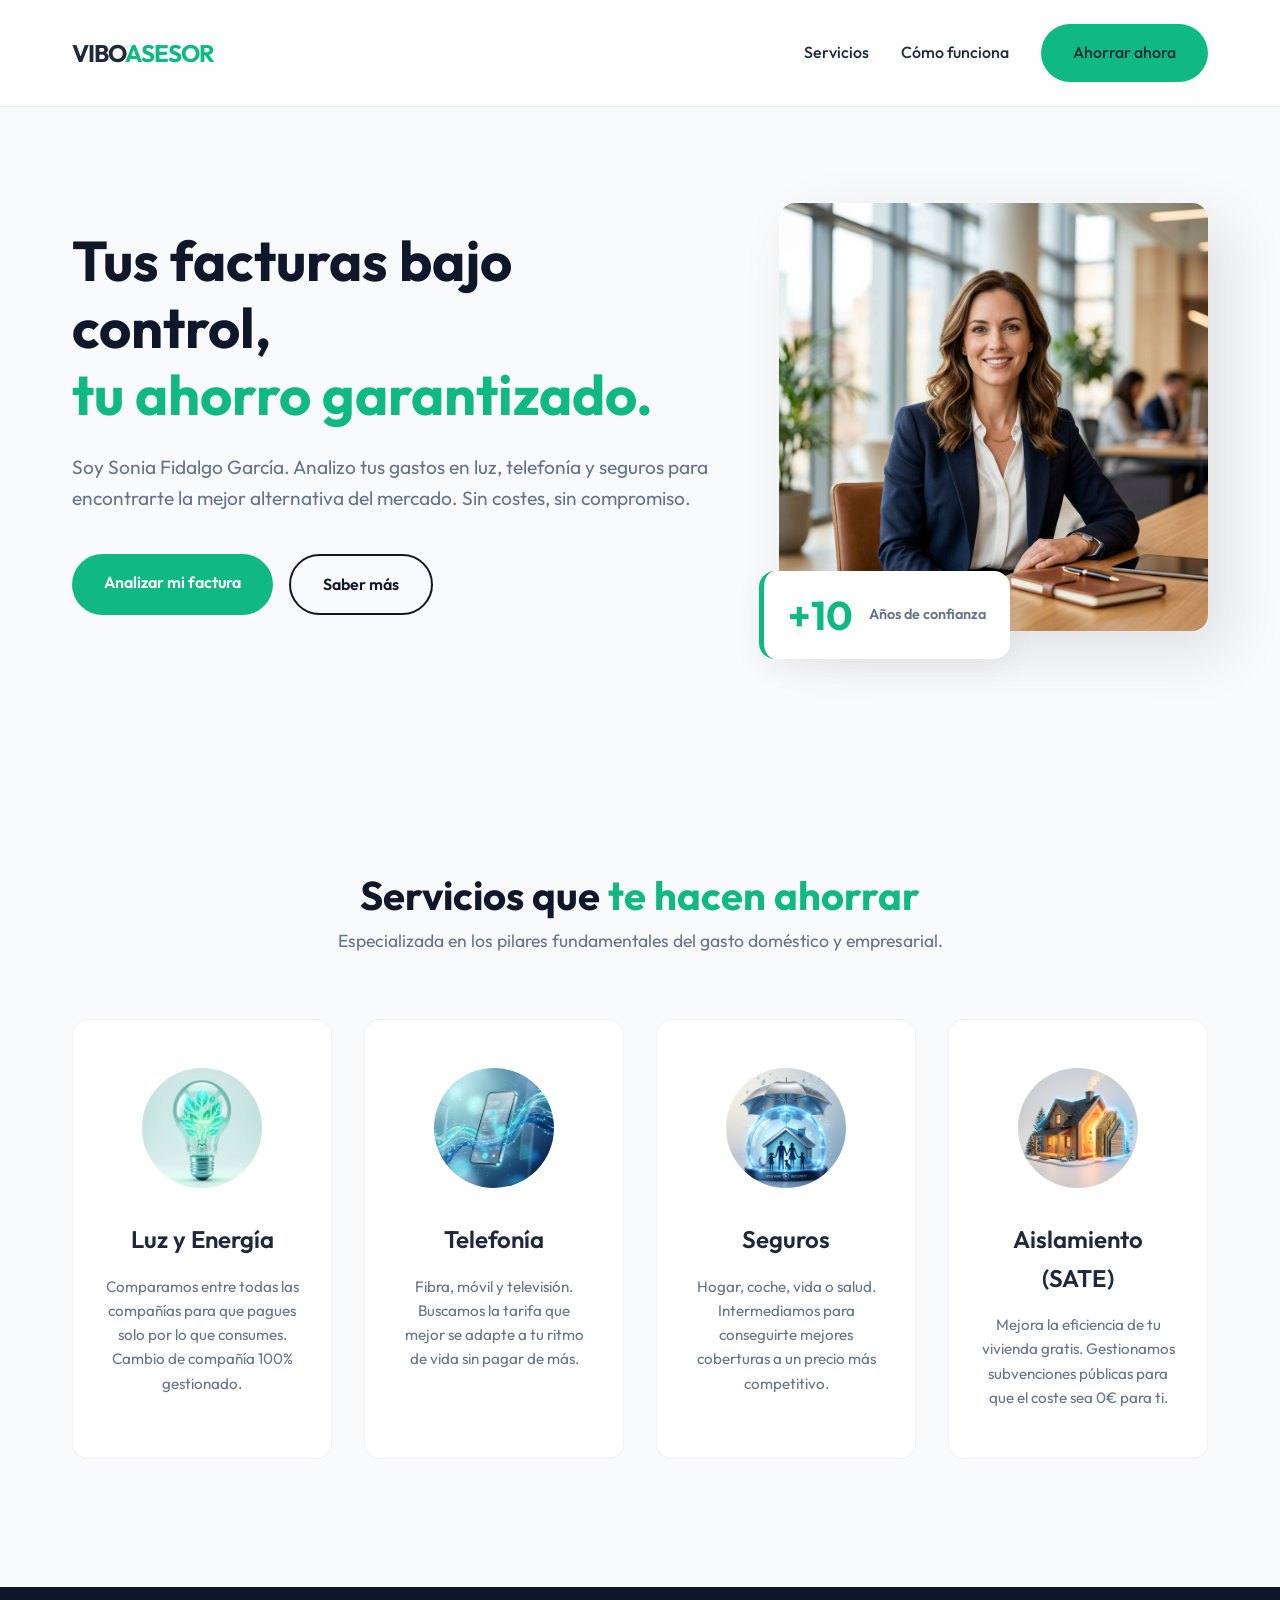
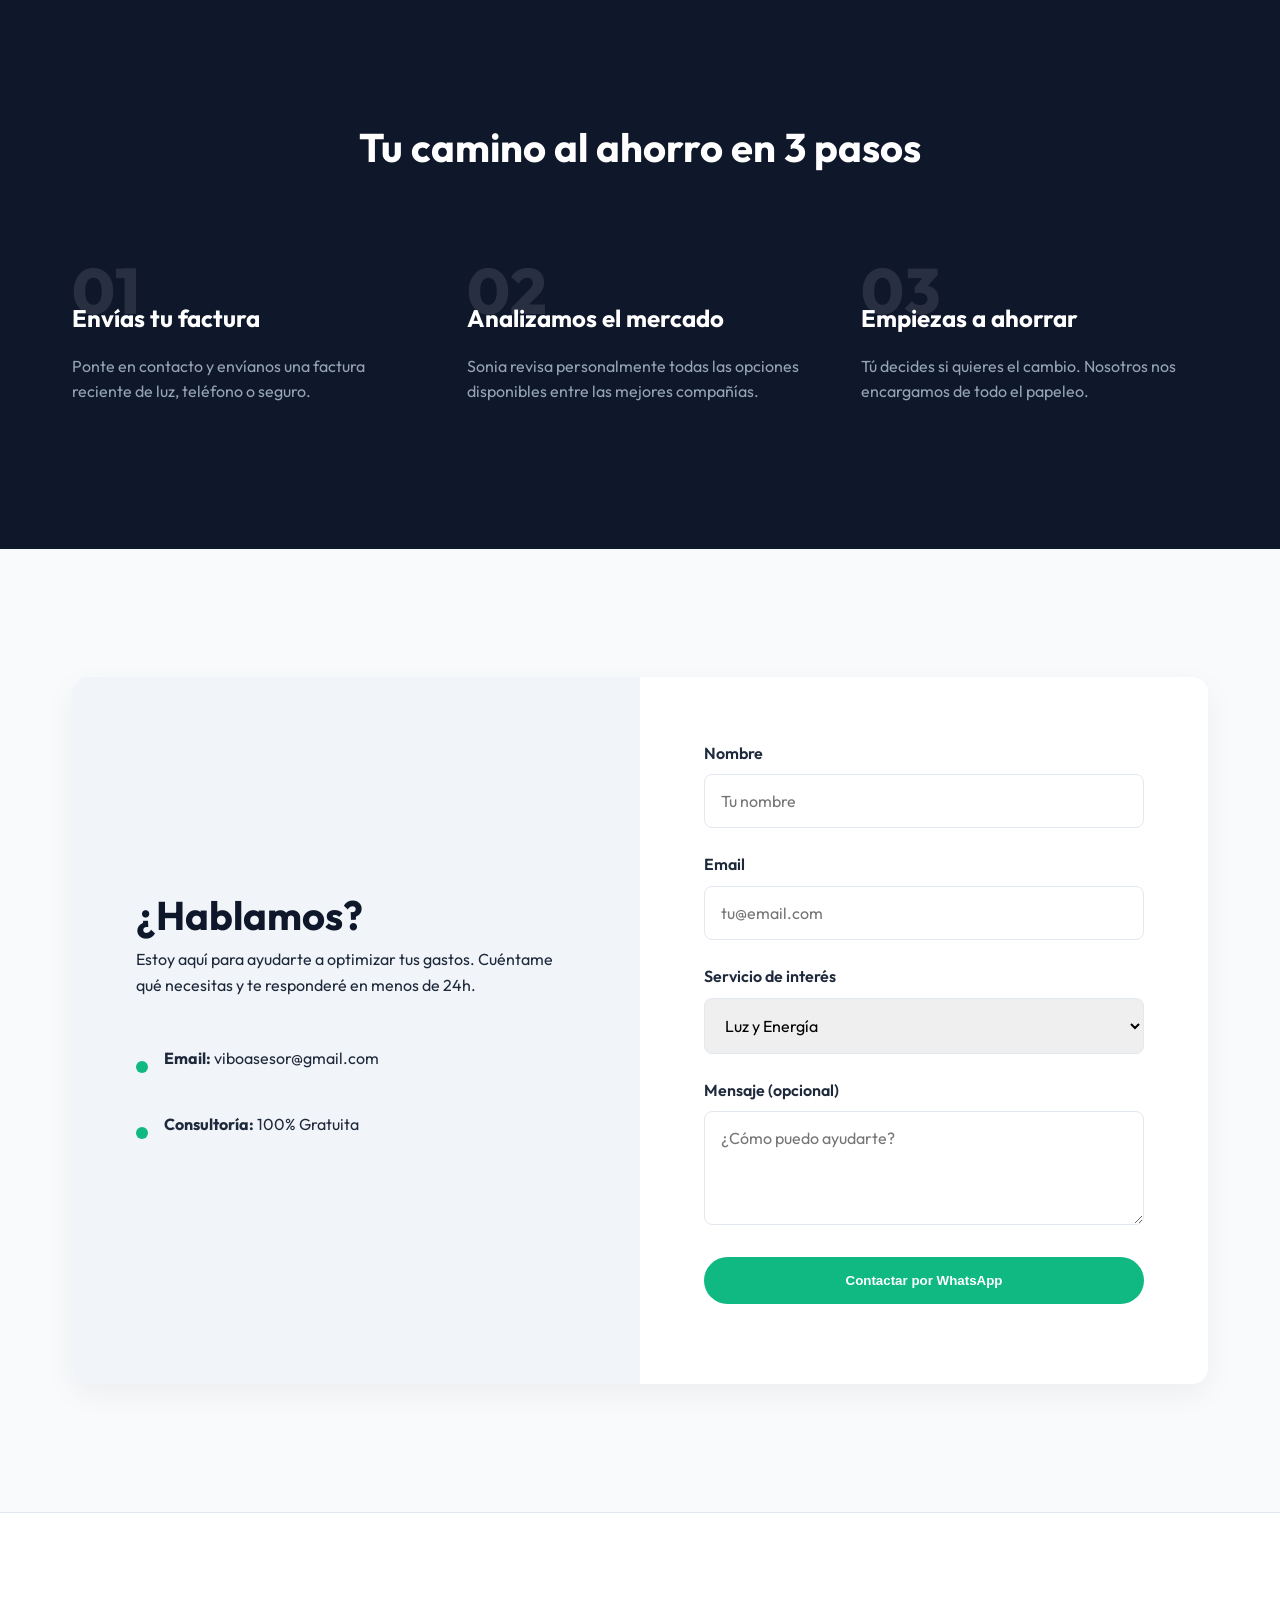
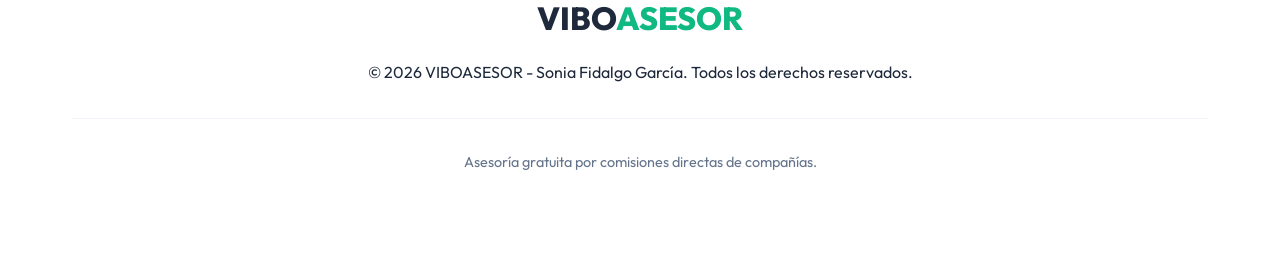
==== index.html @ 6fcacf96 "Initial commit: Landing page for VIBOASESOR with WhatsApp integration" ====
<!DOCTYPE html>
<html lang="es">
<head>
    <meta charset="UTF-8">
    <meta name="viewport" content="width=device-width, initial-scale=1.0">
    <meta name="description" content="VIBOASESOR - Sonia Fidalgo García. Tu asesora experta en ahorro de luz, telefonía, seguros y aislamiento térmico. Análisis gratuito de facturas.">
    <title>VIBOASESOR | Ahorro Inteligente con Sonia Fidalgo</title>
    <link rel="preconnect" href="https://fonts.googleapis.com">
    <link rel="preconnect" href="https://fonts.gstatic.com" crossorigin>
    <link href="https://fonts.googleapis.com/css2?family=Outfit:wght@300;400;600;700&display=swap" rel="stylesheet">
    <link rel="stylesheet" href="style.css">
</head>
<body>
    <header>
        <nav class="container">
            <div class="logo">VIBO<span>ASESOR</span></div>
            <ul class="nav-links">
                <li><a href="#servicios">Servicios</a></li>
                <li><a href="#metodo">Cómo funciona</a></li>
                <li><a href="#contacto" class="btn-primary">Ahorrar ahora</a></li>
            </ul>
        </nav>
    </header>

    <main>
        <section class="hero container">
            <div class="hero-content">
                <h1>Tus facturas bajo control, <br><span class="highlight">tu ahorro garantizado.</span></h1>
                <p>Soy Sonia Fidalgo García. Analizo tus gastos en luz, telefonía y seguros para encontrarte la mejor alternativa del mercado. Sin costes, sin compromiso.</p>
                <div class="hero-btns">
                    <a href="#contacto" class="btn-primary">Analizar mi factura</a>
                    <a href="#servicios" class="btn-secondary">Saber más</a>
                </div>
            </div>
            <div class="hero-image">
                <img src="assets/hero.png" alt="Sonia Fidalgo García - Viboasesor">
                <div class="experience-badge">
                    <span>+10</span>
                    <p>Años de confianza</p>
                </div>
            </div>
        </section>

        <section id="servicios" class="services container">
            <div class="section-header">
                <h2>Servicios que <span>te hacen ahorrar</span></h2>
                <p>Especializada en los pilares fundamentales del gasto doméstico y empresarial.</p>
            </div>
            <div class="service-grid">
                <div class="service-card">
                    <div class="service-icon">
                        <img src="assets/light.png" alt="Ahorro de Luz">
                    </div>
                    <h3>Luz y Energía</h3>
                    <p>Comparamos entre todas las compañías para que pagues solo por lo que consumes. Cambio de compañía 100% gestionado.</p>
                </div>
                <div class="service-card">
                    <div class="service-icon">
                        <img src="assets/telephony.png" alt="Ahorro en Telefonía">
                    </div>
                    <h3>Telefonía</h3>
                    <p>Fibra, móvil y televisión. Buscamos la tarifa que mejor se adapte a tu ritmo de vida sin pagar de más.</p>
                </div>
                <div class="service-card">
                    <div class="service-icon">
                        <img src="assets/insurance.png" alt="Mejora de Seguros">
                    </div>
                    <h3>Seguros</h3>
                    <p>Hogar, coche, vida o salud. Intermediamos para conseguirte mejores coberturas a un precio más competitivo.</p>
                </div>
                <div class="service-card">
                    <div class="service-icon">
                        <img src="assets/insulation.png" alt="Aislamiento Térmico">
                    </div>
                    <h3>Aislamiento (SATE)</h3>
                    <p>Mejora la eficiencia de tu vivienda gratis. Gestionamos subvenciones públicas para que el coste sea 0€ para ti.</p>
                </div>
            </div>
        </section>

        <section id="metodo" class="process-section">
            <div class="container">
                <div class="section-header">
                    <h2>Tu camino al ahorro en <span>3 pasos</span></h2>
                </div>
                <div class="process-grid">
                    <div class="process-step">
                        <div class="step-num">01</div>
                        <h4>Envías tu factura</h4>
                        <p>Ponte en contacto y envíanos una factura reciente de luz, teléfono o seguro.</p>
                    </div>
                    <div class="process-step">
                        <div class="step-num">02</div>
                        <h4>Analizamos el mercado</h4>
                        <p>Sonia revisa personalmente todas las opciones disponibles entre las mejores compañías.</p>
                    </div>
                    <div class="process-step">
                        <div class="step-num">03</div>
                        <h4>Empiezas a ahorrar</h4>
                        <p>Tú decides si quieres el cambio. Nosotros nos encargamos de todo el papeleo.</p>
                    </div>
                </div>
            </div>
        </section>

        <section id="contacto" class="contact-section container">
            <div class="contact-card">
                <div class="contact-info">
                    <h2>¿Hablamos?</h2>
                    <p>Estoy aquí para ayudarte a optimizar tus gastos. Cuéntame qué necesitas y te responderé en menos de 24h.</p>
                    <div class="contact-details">
                        <div class="detail-item">
                            <span class="dot"></span>
                            <p><strong>Email:</strong> viboasesor@gmail.com</p>
                        </div>
                        <div class="detail-item">
                            <span class="dot"></span>
                            <p><strong>Consultoría:</strong> 100% Gratuita</p>
                        </div>
                    </div>
                </div>
                <form id="contactForm" class="contact-form">
                    <div class="form-group">
                        <label for="name">Nombre</label>
                        <input type="text" id="name" name="name" placeholder="Tu nombre" required>
                    </div>
                    <div class="form-group">
                        <label for="email">Email</label>
                        <input type="email" id="email" name="email" placeholder="tu@email.com" required>
                    </div>
                    <div class="form-group">
                        <label for="service">Servicio de interés</label>
                        <select id="service" name="service">
                            <option value="luz">Luz y Energía</option>
                            <option value="telefonia">Telefonía</option>
                            <option value="seguros">Seguros</option>
                            <option value="aislamiento">Aislamiento Térmico</option>
                            <option value="varios">Varios / Otros</option>
                        </select>
                    </div>
                    <div class="form-group">
                        <label for="message">Mensaje (opcional)</label>
                        <textarea id="message" name="message" rows="4" placeholder="¿Cómo puedo ayudarte?"></textarea>
                    </div>
                    <button type="submit" class="btn-primary w-full">Contactar por WhatsApp</button>
                    <p class="form-status" id="formStatus"></p>
                </form>
            </div>
        </section>
    </main>

    <footer>
        <div class="container footer-content">
            <div class="footer-logo">VIBO<span>ASESOR</span></div>
            <p>&copy; 2026 VIBOASESOR - Sonia Fidalgo García. Todos los derechos reservados.</p>
            <div class="footer-bottom">
                <p>Asesoría gratuita por comisiones directas de compañías.</p>
            </div>
        </div>
    </footer>

    <script src="app.js"></script>
</body>
</html>
---- style.css ----
:root {
    /* Colors */
    --primary: #0F172A; /* Slate 900 */
    --accent: #10B981;  /* Emerald 500 */
    --accent-hover: #059669; /* Emerald 600 */
    --secondary: #38BDF8; /* Sky 400 */
    --bg-light: #F8FAFC; /* Slate 50 */
    --text-main: #1E293B; /* Slate 800 */
    --text-muted: #64748B; /* Slate 500 */
    --white: #FFFFFF;
    
    /* Layout */
    --container-width: 1200px;
    --border-radius: 16px;
    --shadow: 0 10px 30px rgba(0, 0, 0, 0.05);
}

* {
    margin: 0;
    padding: 0;
    box-sizing: border-box;
}

html {
    scroll-behavior: smooth;
}

body {
    font-family: 'Outfit', sans-serif;
    color: var(--text-main);
    line-height: 1.6;
    background-color: var(--bg-light);
    overflow-x: hidden;
}

.container {
    max-width: var(--container-width);
    margin: 0 auto;
    padding: 0 2rem;
}

/* Typography */
h1 {
    font-size: 3.5rem;
    font-weight: 700;
    line-height: 1.2;
    color: var(--primary);
    margin-bottom: 1.5rem;
}

h2 {
    font-size: 2.5rem;
    font-weight: 700;
    color: var(--primary);
}

h3 {
    font-size: 1.5rem;
    font-weight: 600;
}

p {
    margin-bottom: 1rem;
}

.highlight {
    color: var(--accent);
}

span {
    color: var(--accent);
}

/* Buttons */
.btn-primary {
    display: inline-block;
    background-color: var(--accent);
    color: var(--white);
    padding: 1rem 2rem;
    border-radius: 50px;
    font-weight: 600;
    text-decoration: none;
    transition: all 0.3s ease;
    border: none;
    cursor: pointer;
    text-align: center;
}

.btn-primary:hover {
    background-color: var(--accent-hover);
    transform: translateY(-2px);
    box-shadow: 0 4px 15px rgba(16, 185, 129, 0.3);
}

.btn-secondary {
    display: inline-block;
    background-color: transparent;
    color: var(--primary);
    padding: 1rem 2rem;
    border-radius: 50px;
    font-weight: 600;
    text-decoration: none;
    border: 2px solid var(--primary);
    transition: all 0.3s ease;
}

.btn-secondary:hover {
    background-color: var(--primary);
    color: var(--white);
}

.w-full {
    width: 100%;
}

/* Header & Nav */
header {
    background-color: rgba(255, 255, 255, 0.8);
    backdrop-filter: blur(10px);
    padding: 1.5rem 0;
    position: sticky;
    top: 0;
    z-index: 1000;
    border-bottom: 1px solid rgba(0, 0, 0, 0.05);
}

nav {
    display: flex;
    justify-content: space-between;
    align-items: center;
}

.logo {
    font-size: 1.5rem;
    font-weight: 700;
    letter-spacing: -1px;
}

.nav-links {
    list-style: none;
    display: flex;
    gap: 2rem;
    align-items: center;
}

.nav-links a {
    text-decoration: none;
    color: var(--text-main);
    font-weight: 500;
    transition: color 0.3s;
}

.nav-links a:hover {
    color: var(--accent);
}

/* Hero Section */
.hero {
    display: grid;
    grid-template-columns: 1.2fr 0.8fr;
    align-items: center;
    gap: 4rem;
    padding: 6rem 2rem;
}

.hero-content p {
    font-size: 1.2rem;
    color: var(--text-muted);
    margin-bottom: 2.5rem;
}

.hero-btns {
    display: flex;
    gap: 1rem;
}

.hero-image {
    position: relative;
}

.hero-image img {
    width: 100%;
    border-radius: var(--border-radius);
    box-shadow: 20px 20px 60px rgba(0, 0, 0, 0.1);
}

.experience-badge {
    position: absolute;
    bottom: -20px;
    left: -20px;
    background: var(--white);
    padding: 1.5rem;
    border-radius: var(--border-radius);
    box-shadow: var(--shadow);
    display: flex;
    align-items: center;
    gap: 1rem;
    border-left: 5px solid var(--accent);
}

.experience-badge span {
    font-size: 2.5rem;
    font-weight: 700;
    line-height: 1;
}

.experience-badge p {
    margin: 0;
    font-weight: 600;
    color: var(--text-muted);
    font-size: 0.9rem;
}

/* Services Grid */
.services {
    padding: 8rem 2rem;
}

.section-header {
    text-align: center;
    margin-bottom: 4rem;
}

.section-header p {
    color: var(--text-muted);
    font-size: 1.1rem;
}

.service-grid {
    display: grid;
    grid-template-columns: repeat(auto-fit, minmax(250px, 1fr));
    gap: 2rem;
}

.service-card {
    background: var(--white);
    padding: 3rem 2rem;
    border-radius: var(--border-radius);
    text-align: center;
    transition: all 0.3s ease;
    border: 1px solid rgba(0, 0, 0, 0.05);
}

.service-card:hover {
    transform: translateY(-10px);
    box-shadow: 0 20px 40px rgba(0, 0, 0, 0.08);
}

.service-icon {
    width: 120px;
    height: 120px;
    margin: 0 auto 2rem;
    display: flex;
    align-items: center;
    justify-content: center;
}

.service-icon img {
    width: 100%;
    height: 100%;
    object-fit: cover;
    border-radius: 50%;
}

.service-card h3 {
    margin-bottom: 1rem;
}

.service-card p {
    color: var(--text-muted);
    font-size: 0.95rem;
    margin: 0;
}

/* Process Section */
.process-section {
    background-color: var(--primary);
    color: var(--white);
    padding: 8rem 2rem;
}

.process-section h2, .process-section h2 span {
    color: var(--white);
}

.process-grid {
    display: grid;
    grid-template-columns: repeat(auto-fit, minmax(300px, 1fr));
    gap: 3rem;
    margin-top: 5rem;
}

.process-step {
    position: relative;
}

.step-num {
    font-size: 4rem;
    font-weight: 800;
    opacity: 0.1;
    color: var(--white);
    line-height: 1;
    margin-bottom: -1.5rem;
}

.process-step h4 {
    font-size: 1.5rem;
    margin-bottom: 1rem;
}

.process-step p {
    color: #94A3B8; /* Slate 400 */
}

/* Contact Section */
.contact-section {
    padding: 8rem 2rem;
}

.contact-card {
    background: var(--white);
    border-radius: var(--border-radius);
    display: grid;
    grid-template-columns: 1fr 1fr;
    overflow: hidden;
    box-shadow: var(--shadow);
}

.contact-info {
    background-color: #F1F5F9;
    padding: 4rem;
    display: flex;
    flex-direction: column;
    justify-content: center;
}

.contact-details {
    margin-top: 2rem;
}

.detail-item {
    display: flex;
    align-items: center;
    gap: 1rem;
    margin-bottom: 1.5rem;
}

.dot {
    width: 12px;
    height: 12px;
    background-color: var(--accent);
    border-radius: 50%;
}

.contact-form {
    padding: 4rem;
}

.form-group {
    margin-bottom: 1.5rem;
}

.form-group label {
    display: block;
    margin-bottom: 0.5rem;
    font-weight: 600;
}

.form-group input, 
.form-group select, 
.form-group textarea {
    width: 100%;
    padding: 1rem;
    border: 1px solid #E2E8F0;
    border-radius: 8px;
    font-family: inherit;
    font-size: 1rem;
    transition: border-color 0.3s;
}

.form-group input:focus, 
.form-group select:focus, 
.form-group textarea:focus {
    outline: none;
    border-color: var(--accent);
}

.form-status {
    margin-top: 1rem;
    font-weight: 600;
}

/* Footer */
footer {
    background-color: var(--white);
    padding: 5rem 0;
    border-top: 1px solid #E2E8F0;
    text-align: center;
}

.footer-logo {
    font-size: 2rem;
    font-weight: 800;
    margin-bottom: 1rem;
}

.footer-bottom {
    margin-top: 2rem;
    padding-top: 2rem;
    border-top: 1px solid #F1F5F9;
    color: var(--text-muted);
    font-size: 0.9rem;
}

/* Responsive */
@media (max-width: 968px) {
    h1 { font-size: 2.8rem; }
    .hero {
        grid-template-columns: 1fr;
        padding: 4rem 2rem;
        text-align: center;
    }
    .hero-btns { justify-content: center; }
    .hero-image { order: -1; max-width: 500px; margin: 0 auto; }
    .contact-card { grid-template-columns: 1fr; }
    .nav-links { display: none; } /* Could add a mobile menu later */
}

@media (max-width: 640px) {
    h1 { font-size: 2.2rem; }
    .hero-btns { flex-direction: column; }
}
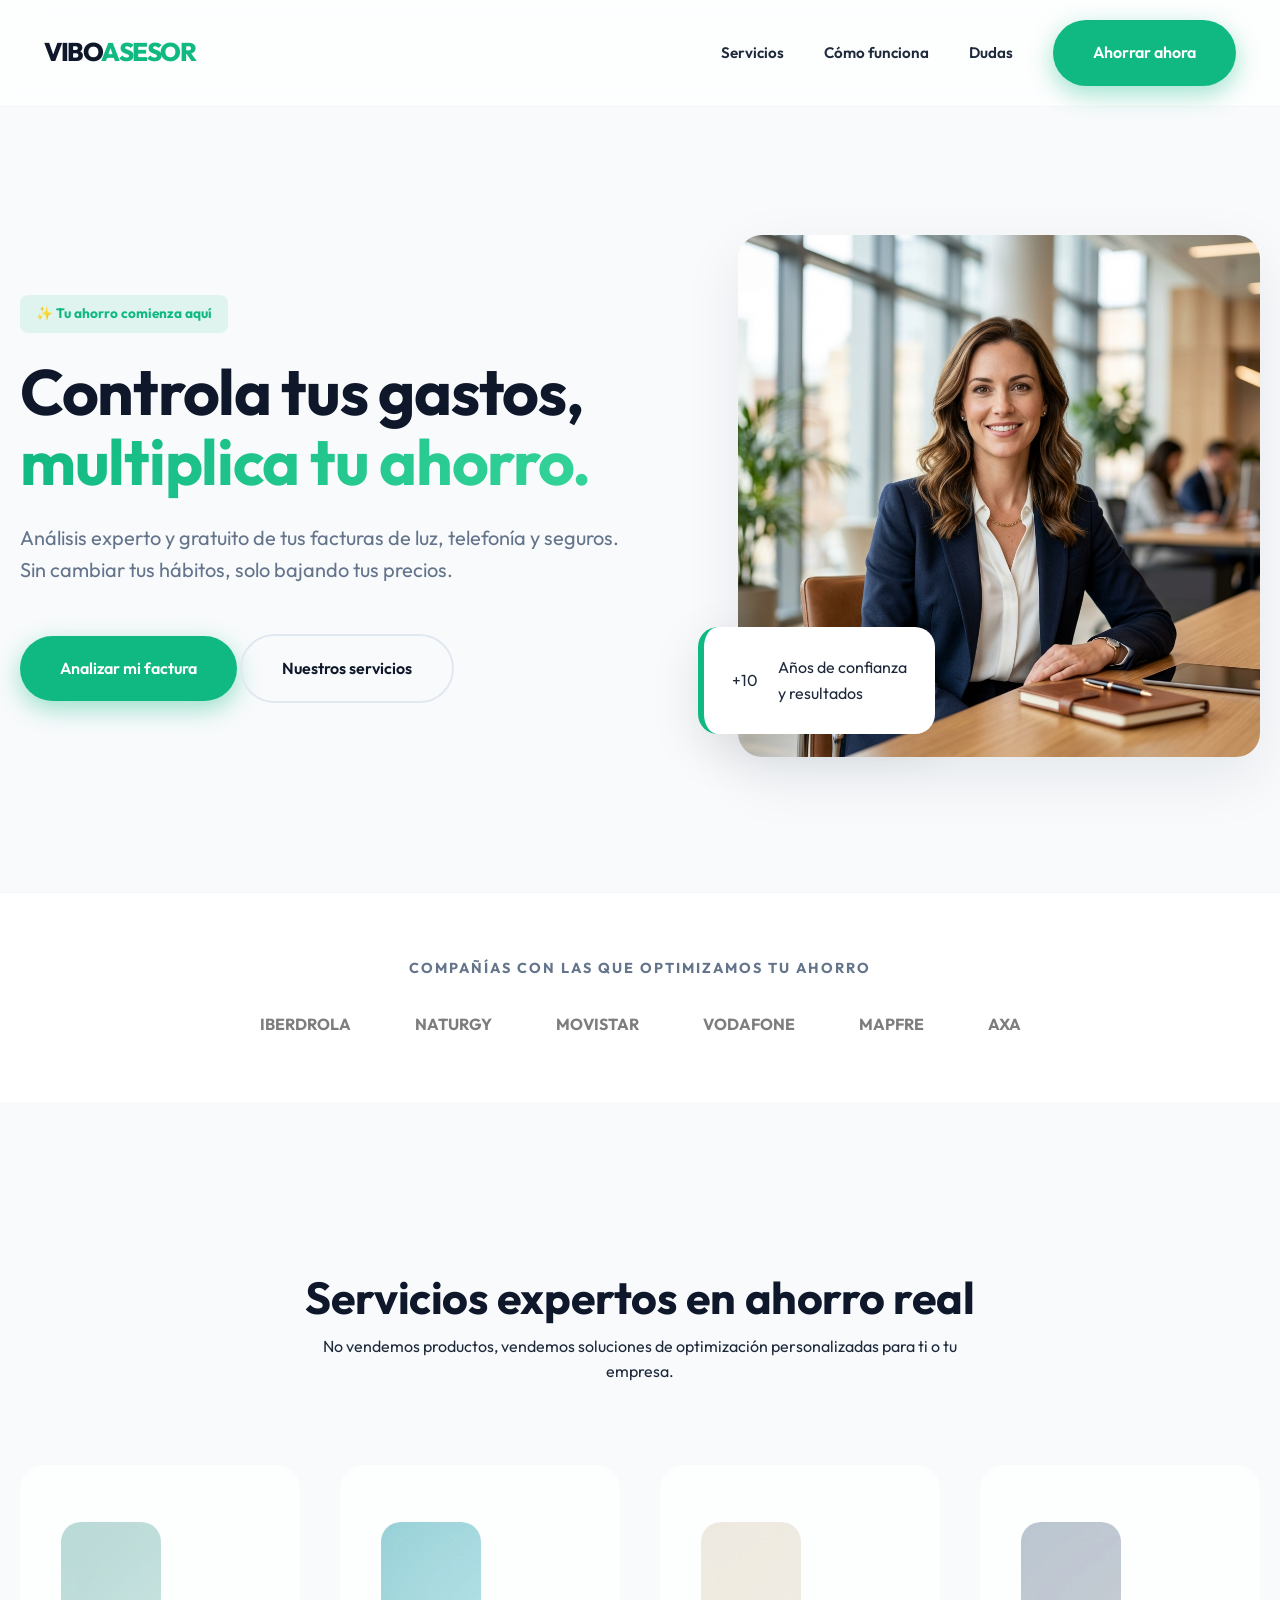
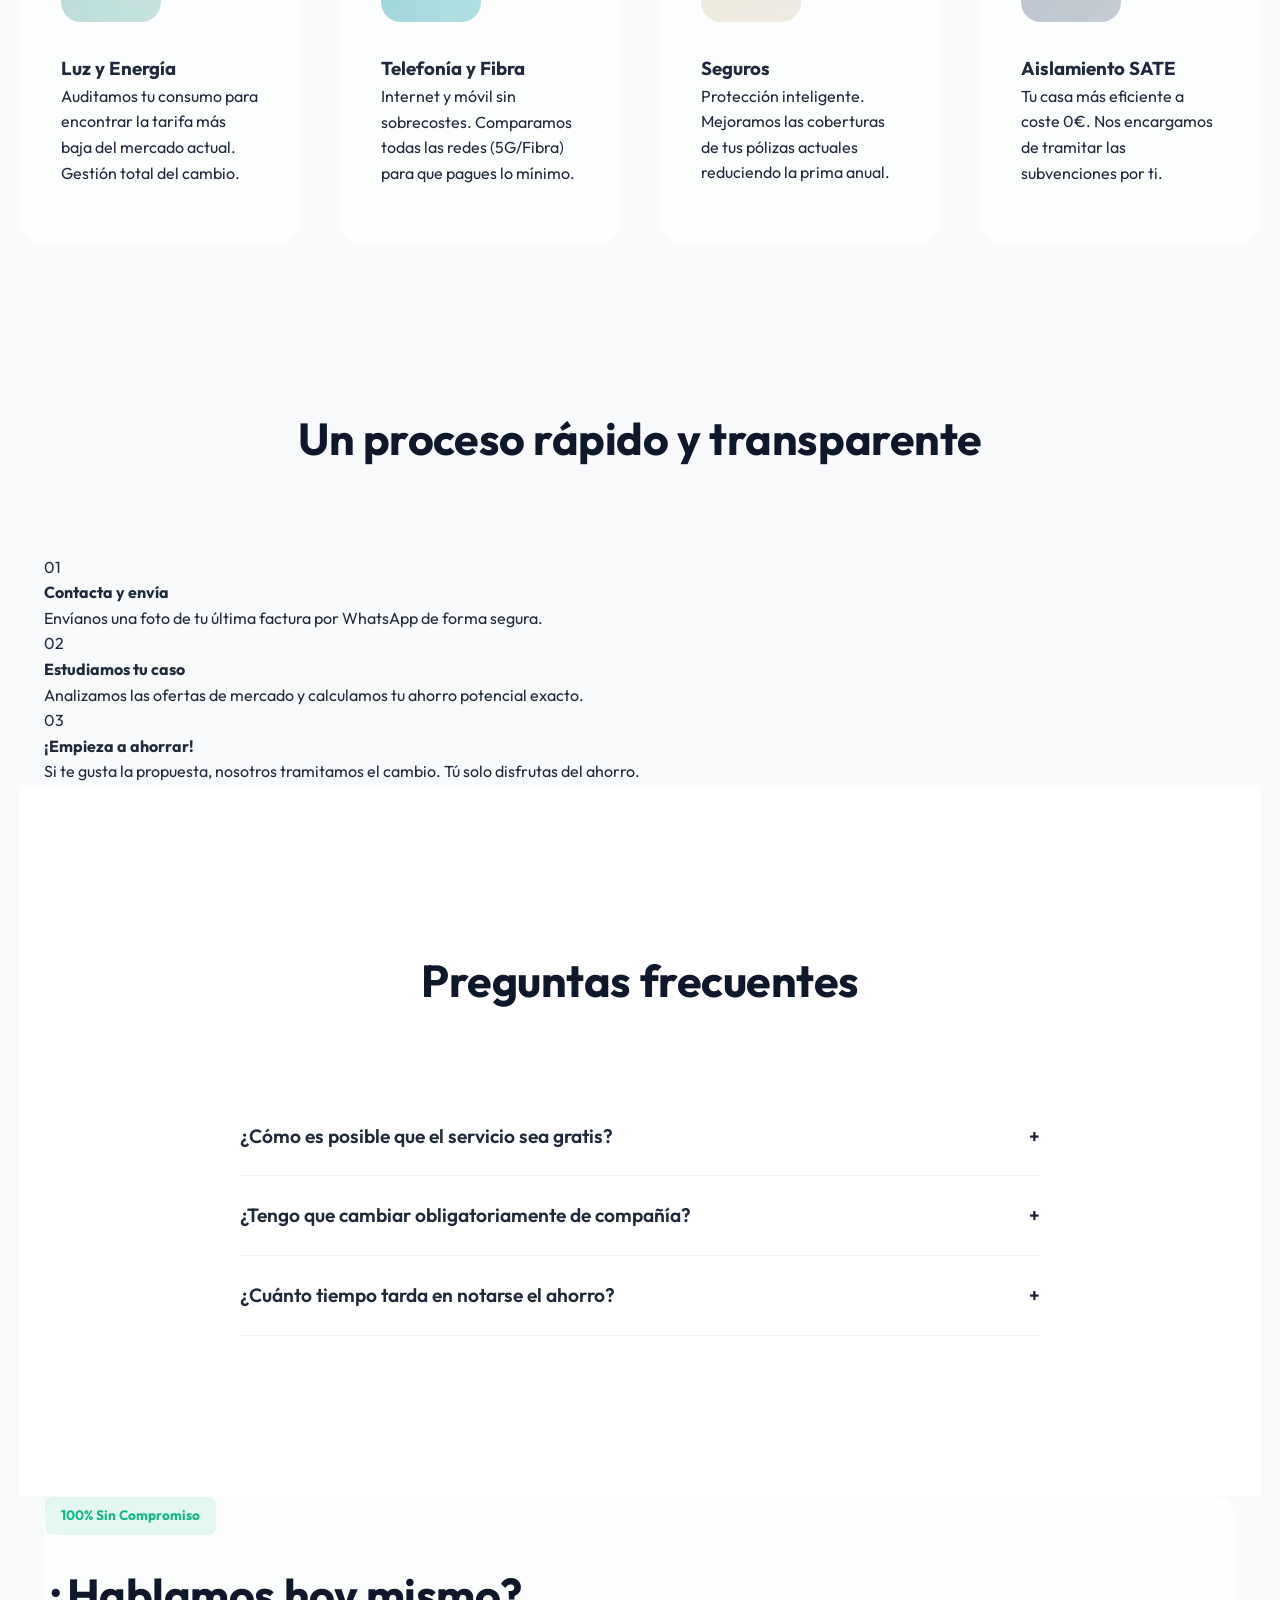
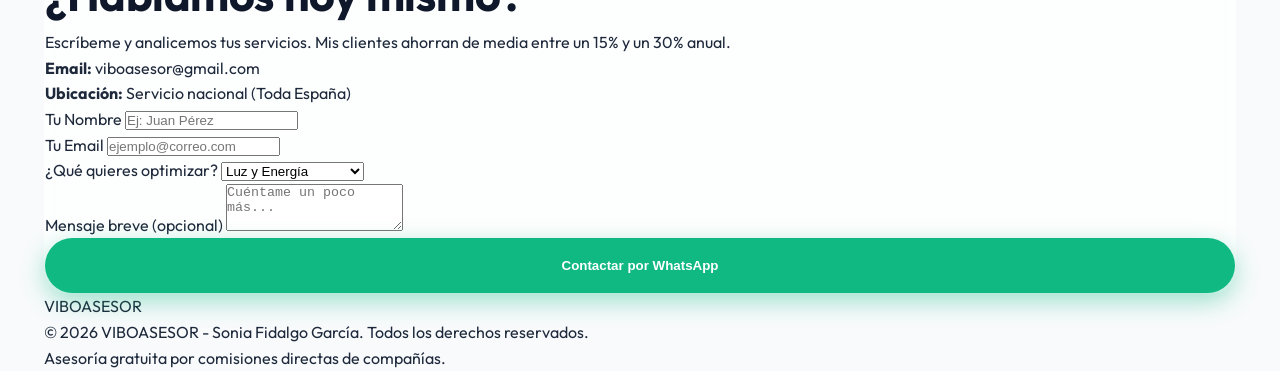
==== commit 68e44c83: "Optimization: Premium UI, conversion funnel, FAQ, and Mobile FAB" ====
--- a/index.html
+++ b/index.html
@@ -16,7 +16,8 @@
             <div class="logo">VIBO<span>ASESOR</span></div>
             <ul class="nav-links">
                 <li><a href="#servicios">Servicios</a></li>
-                <li><a href="#metodo">Cómo funciona</a></li>
+                <li><a href="#proceso">Cómo funciona</a></li>
+                <li><a href="#faq">Dudas</a></li>
                 <li><a href="#contacto" class="btn-primary">Ahorrar ahora</a></li>
             </ul>
         </nav>
@@ -25,89 +26,126 @@
     <main>
         <section class="hero container">
             <div class="hero-content">
-                <h1>Tus facturas bajo control, <br><span class="highlight">tu ahorro garantizado.</span></h1>
-                <p>Soy Sonia Fidalgo García. Analizo tus gastos en luz, telefonía y seguros para encontrarte la mejor alternativa del mercado. Sin costes, sin compromiso.</p>
+                <div class="consultation-badge">✨ Tu ahorro comienza aquí</div>
+                <h1>Controla tus gastos, <br><span class="highlight">multiplica tu ahorro.</span></h1>
+                <p>Análisis experto y gratuito de tus facturas de luz, telefonía y seguros. Sin cambiar tus hábitos, solo bajando tus precios.</p>
                 <div class="hero-btns">
                     <a href="#contacto" class="btn-primary">Analizar mi factura</a>
-                    <a href="#servicios" class="btn-secondary">Saber más</a>
+                    <a href="#servicios" class="btn-secondary">Nuestros servicios</a>
                 </div>
             </div>
             <div class="hero-image">
                 <img src="assets/hero.png" alt="Sonia Fidalgo García - Viboasesor">
                 <div class="experience-badge">
                     <span>+10</span>
-                    <p>Años de confianza</p>
+                    <p>Años de confianza<br>y resultados</p>
+                </div>
+            </div>
+        </section>
+
+        <section class="trust-bar">
+            <div class="container">
+                <p>Compañías con las que optimizamos tu ahorro</p>
+                <div class="logos-grid">
+                    <!-- Representación de logos con texto estilizado o imágenes reales si se tuvieran -->
+                    <div class="logo-item"><strong>IBERDROLA</strong></div>
+                    <div class="logo-item"><strong>NATURGY</strong></div>
+                    <div class="logo-item"><strong>MOVISTAR</strong></div>
+                    <div class="logo-item"><strong>VODAFONE</strong></div>
+                    <div class="logo-item"><strong>MAPFRE</strong></div>
+                    <div class="logo-item"><strong>AXA</strong></div>
                 </div>
             </div>
         </section>
 
         <section id="servicios" class="services container">
             <div class="section-header">
-                <h2>Servicios que <span>te hacen ahorrar</span></h2>
-                <p>Especializada en los pilares fundamentales del gasto doméstico y empresarial.</p>
+                <h2>Servicios expertos en <span>ahorro real</span></h2>
+                <p>No vendemos productos, vendemos soluciones de optimización personalizadas para ti o tu empresa.</p>
             </div>
             <div class="service-grid">
-                <div class="service-card">
+                <div class="service-card glass-card">
                     <div class="service-icon">
                         <img src="assets/light.png" alt="Ahorro de Luz">
                     </div>
                     <h3>Luz y Energía</h3>
-                    <p>Comparamos entre todas las compañías para que pagues solo por lo que consumes. Cambio de compañía 100% gestionado.</p>
-                </div>
-                <div class="service-card">
+                    <p>Auditamos tu consumo para encontrar la tarifa más baja del mercado actual. Gestión total del cambio.</p>
+                </div>
+                <div class="service-card glass-card">
                     <div class="service-icon">
                         <img src="assets/telephony.png" alt="Ahorro en Telefonía">
                     </div>
-                    <h3>Telefonía</h3>
-                    <p>Fibra, móvil y televisión. Buscamos la tarifa que mejor se adapte a tu ritmo de vida sin pagar de más.</p>
-                </div>
-                <div class="service-card">
+                    <h3>Telefonía y Fibra</h3>
+                    <p>Internet y móvil sin sobrecostes. Comparamos todas las redes (5G/Fibra) para que pagues lo mínimo.</p>
+                </div>
+                <div class="service-card glass-card">
                     <div class="service-icon">
                         <img src="assets/insurance.png" alt="Mejora de Seguros">
                     </div>
                     <h3>Seguros</h3>
-                    <p>Hogar, coche, vida o salud. Intermediamos para conseguirte mejores coberturas a un precio más competitivo.</p>
-                </div>
-                <div class="service-card">
+                    <p>Protección inteligente. Mejoramos las coberturas de tus pólizas actuales reduciendo la prima anual.</p>
+                </div>
+                <div class="service-card glass-card">
                     <div class="service-icon">
                         <img src="assets/insulation.png" alt="Aislamiento Térmico">
                     </div>
-                    <h3>Aislamiento (SATE)</h3>
-                    <p>Mejora la eficiencia de tu vivienda gratis. Gestionamos subvenciones públicas para que el coste sea 0€ para ti.</p>
-                </div>
-            </div>
-        </section>
-
-        <section id="metodo" class="process-section">
+                    <h3>Aislamiento SATE</h3>
+                    <p>Tu casa más eficiente a coste 0€. Nos encargamos de tramitar las subvenciones por ti.</p>
+                </div>
+            </div>
+        </section>
+
+        <section id="proceso" class="process-section">
             <div class="container">
                 <div class="section-header">
-                    <h2>Tu camino al ahorro en <span>3 pasos</span></h2>
+                    <h2>Un proceso <span>rápido y transparente</span></h2>
                 </div>
                 <div class="process-grid">
                     <div class="process-step">
                         <div class="step-num">01</div>
-                        <h4>Envías tu factura</h4>
-                        <p>Ponte en contacto y envíanos una factura reciente de luz, teléfono o seguro.</p>
+                        <h4>Contacta y envía</h4>
+                        <p>Envíanos una foto de tu última factura por WhatsApp de forma segura.</p>
                     </div>
                     <div class="process-step">
                         <div class="step-num">02</div>
-                        <h4>Analizamos el mercado</h4>
-                        <p>Sonia revisa personalmente todas las opciones disponibles entre las mejores compañías.</p>
+                        <h4>Estudiamos tu caso</h4>
+                        <p>Analizamos las ofertas de mercado y calculamos tu ahorro potencial exacto.</p>
                     </div>
                     <div class="process-step">
                         <div class="step-num">03</div>
-                        <h4>Empiezas a ahorrar</h4>
-                        <p>Tú decides si quieres el cambio. Nosotros nos encargamos de todo el papeleo.</p>
-                    </div>
+                        <h4>¡Empieza a ahorrar!</h4>
+                        <p>Si te gusta la propuesta, nosotros tramitamos el cambio. Tú solo disfrutas del ahorro.</p>
+                    </div>
+                </div>
+            </div>
+        </section>
+
+        <section id="faq" class="faq-section container">
+            <div class="section-header">
+                <h2>Preguntas <span>frecuentes</span></h2>
+            </div>
+            <div class="faq-grid">
+                <div class="faq-item">
+                    <div class="faq-question">¿Cómo es posible que el servicio sea gratis? <span>+</span></div>
+                    <div class="faq-answer">Nuestro servicio no tiene coste para ti porque nosotros recibimos una comisión directa de las empresas suministradoras. Tú siempre pagas el precio oficial de la oferta negociada.</div>
+                </div>
+                <div class="faq-item">
+                    <div class="faq-question">¿Tengo que cambiar obligatoriamente de compañía? <span>+</span></div>
+                    <div class="faq-answer">En absoluto. Nosotros te presentamos la mejor opción de ahorro. Tú eres quien decide si dar el paso o no.</div>
+                </div>
+                <div class="faq-item">
+                    <div class="faq-question">¿Cuánto tiempo tarda en notarse el ahorro? <span>+</span></div>
+                    <div class="faq-answer">Desde el primer ciclo de facturación tras el cambio de tarifa o compañía empezarás a ver la reducción en tus gastos.</div>
                 </div>
             </div>
         </section>
 
         <section id="contacto" class="contact-section container">
-            <div class="contact-card">
+            <div class="contact-card glass-card">
                 <div class="contact-info">
-                    <h2>¿Hablamos?</h2>
-                    <p>Estoy aquí para ayudarte a optimizar tus gastos. Cuéntame qué necesitas y te responderé en menos de 24h.</p>
+                    <div class="consultation-badge">100% Sin Compromiso</div>
+                    <h2>¿Hablamos hoy mismo?</h2>
+                    <p>Escríbeme y analicemos tus servicios. Mis clientes ahorran de media entre un 15% y un 30% anual.</p>
                     <div class="contact-details">
                         <div class="detail-item">
                             <span class="dot"></span>
@@ -115,38 +153,42 @@
                         </div>
                         <div class="detail-item">
                             <span class="dot"></span>
-                            <p><strong>Consultoría:</strong> 100% Gratuita</p>
+                            <p><strong>Ubicación:</strong> Servicio nacional (Toda España)</p>
                         </div>
                     </div>
                 </div>
                 <form id="contactForm" class="contact-form">
                     <div class="form-group">
-                        <label for="name">Nombre</label>
-                        <input type="text" id="name" name="name" placeholder="Tu nombre" required>
-                    </div>
-                    <div class="form-group">
-                        <label for="email">Email</label>
-                        <input type="email" id="email" name="email" placeholder="tu@email.com" required>
-                    </div>
-                    <div class="form-group">
-                        <label for="service">Servicio de interés</label>
+                        <label for="name">Tu Nombre</label>
+                        <input type="text" id="name" name="name" placeholder="Ej: Juan Pérez" required>
+                    </div>
+                    <div class="form-group">
+                        <label for="email">Tu Email</label>
+                        <input type="email" id="email" name="email" placeholder="ejemplo@correo.com" required>
+                    </div>
+                    <div class="form-group">
+                        <label for="service">¿Qué quieres optimizar?</label>
                         <select id="service" name="service">
                             <option value="luz">Luz y Energía</option>
-                            <option value="telefonia">Telefonía</option>
+                            <option value="telefonia">Telefonía / Internet</option>
                             <option value="seguros">Seguros</option>
                             <option value="aislamiento">Aislamiento Térmico</option>
-                            <option value="varios">Varios / Otros</option>
                         </select>
                     </div>
                     <div class="form-group">
-                        <label for="message">Mensaje (opcional)</label>
-                        <textarea id="message" name="message" rows="4" placeholder="¿Cómo puedo ayudarte?"></textarea>
-                    </div>
-                    <button type="submit" class="btn-primary w-full">Contactar por WhatsApp</button>
+                        <label for="message">Mensaje breve (opcional)</label>
+                        <textarea id="message" name="message" rows="3" placeholder="Cuéntame un poco más..."></textarea>
+                    </div>
+                    <button type="submit" class="btn-primary" style="width: 100%;">Contactar por WhatsApp</button>
                     <p class="form-status" id="formStatus"></p>
                 </form>
             </div>
         </section>
+    </main>
+
+    <a href="https://wa.me/34619884501" class="whatsapp-float" id="whatsappFloat" target="_blank">
+        <svg viewBox="0 0 24 24" width="30" height="30" fill="currentColor"><path d="M12.031 6.172c-2.32 0-4.591 1.255-5.914 3.28-1.323 2.026-1.509 4.381-.482 6.556l-1.046 3.824 3.93-1.031c2.127 1.159 4.604 1.155 6.726-.01l3.93 1.031-1.046-3.824c1.027-2.175.841-4.53-.482-6.556-1.323-2.026-3.594-3.28-5.914-3.28zm5.835 11.238l.617 2.254-2.316-.608c-1.802 1.012-3.951 1.052-5.786.108l-2.316.608.617-2.254c-1.022-1.812-1.062-3.974-.108-5.786 1.012-1.802 3.174-2.864 4.976-2.864 2.651 0 5.242 1.436 6.757 3.75 1.515 2.314 1.727 4.994.561 7.21l-.001.002-.001-.001z"></path></svg>
+    </a>
     </main>
 
     <footer>
--- a/style.css
+++ b/style.css
@@ -1,18 +1,22 @@
 :root {
     /* Colors */
-    --primary: #0F172A; /* Slate 900 */
-    --accent: #10B981;  /* Emerald 500 */
-    --accent-hover: #059669; /* Emerald 600 */
-    --secondary: #38BDF8; /* Sky 400 */
-    --bg-light: #F8FAFC; /* Slate 50 */
-    --text-main: #1E293B; /* Slate 800 */
-    --text-muted: #64748B; /* Slate 500 */
+    --primary: #0F172A;
+    --accent: #10B981;
+    --accent-glow: rgba(16, 185, 129, 0.4);
+    --accent-hover: #059669;
+    --secondary: #38BDF8;
+    --bg-light: #F8FAFC;
+    --text-main: #1E293B;
+    --text-muted: #64748B;
     --white: #FFFFFF;
+    --glass: rgba(255, 255, 255, 0.7);
+    --glass-border: rgba(255, 255, 255, 0.4);
     
     /* Layout */
-    --container-width: 1200px;
-    --border-radius: 16px;
-    --shadow: 0 10px 30px rgba(0, 0, 0, 0.05);
+    --container-width: 1240px;
+    --border-radius: 24px;
+    --shadow-soft: 0 10px 40px rgba(0, 0, 0, 0.04);
+    --shadow-premium: 0 20px 60px rgba(15, 23, 42, 0.08);
 }
 
 * {
@@ -36,92 +40,124 @@
 .container {
     max-width: var(--container-width);
     margin: 0 auto;
-    padding: 0 2rem;
+    padding: 0 1.5rem;
 }
 
 /* Typography */
 h1 {
-    font-size: 3.5rem;
+    font-size: clamp(2.5rem, 5vw, 4rem);
     font-weight: 700;
-    line-height: 1.2;
+    line-height: 1.1;
     color: var(--primary);
     margin-bottom: 1.5rem;
+    letter-spacing: -0.02em;
 }
 
 h2 {
-    font-size: 2.5rem;
+    font-size: clamp(2rem, 4vw, 2.8rem);
     font-weight: 700;
     color: var(--primary);
-}
-
-h3 {
-    font-size: 1.5rem;
-    font-weight: 600;
-}
-
-p {
-    margin-bottom: 1rem;
+    letter-spacing: -0.01em;
 }
 
 .highlight {
-    color: var(--accent);
-}
-
-span {
-    color: var(--accent);
+    background: linear-gradient(120deg, var(--accent) 0%, #34D399 100%);
+    -webkit-background-clip: text;
+    -webkit-text-fill-color: transparent;
+}
+
+/* Glassmorphism utility */
+.glass-card {
+    background: var(--glass);
+    backdrop-filter: blur(12px);
+    -webkit-backdrop-filter: blur(12px);
+    border: 1px solid var(--glass-border);
+    border-radius: var(--border-radius);
 }
 
 /* Buttons */
 .btn-primary {
-    display: inline-block;
+    display: inline-flex;
+    align-items: center;
+    justify-content: center;
     background-color: var(--accent);
     color: var(--white);
-    padding: 1rem 2rem;
-    border-radius: 50px;
+    padding: 1.25rem 2.5rem;
+    border-radius: 100px;
     font-weight: 600;
     text-decoration: none;
-    transition: all 0.3s ease;
+    transition: all 0.4s cubic-bezier(0.175, 0.885, 0.32, 1.275);
     border: none;
     cursor: pointer;
-    text-align: center;
+    box-shadow: 0 8px 25px var(--accent-glow);
 }
 
 .btn-primary:hover {
     background-color: var(--accent-hover);
-    transform: translateY(-2px);
-    box-shadow: 0 4px 15px rgba(16, 185, 129, 0.3);
+    transform: translateY(-4px) scale(1.02);
+    box-shadow: 0 12px 30px var(--accent-glow);
 }
 
 .btn-secondary {
-    display: inline-block;
-    background-color: transparent;
+    display: inline-flex;
+    align-items: center;
+    justify-content: center;
+    background: transparent;
     color: var(--primary);
-    padding: 1rem 2rem;
-    border-radius: 50px;
+    padding: 1.25rem 2.5rem;
+    border-radius: 100px;
     font-weight: 600;
     text-decoration: none;
-    border: 2px solid var(--primary);
+    border: 2px solid #E2E8F0;
     transition: all 0.3s ease;
 }
 
 .btn-secondary:hover {
+    border-color: var(--primary);
     background-color: var(--primary);
     color: var(--white);
 }
 
-.w-full {
-    width: 100%;
+/* Floating WhatsApp Button */
+.whatsapp-float {
+    position: fixed;
+    bottom: 30px;
+    right: 30px;
+    width: 60px;
+    height: 60px;
+    background-color: #25D366;
+    color: white;
+    border-radius: 50%;
+    display: flex;
+    align-items: center;
+    justify-content: center;
+    box-shadow: 0 10px 30px rgba(37, 211, 102, 0.4);
+    z-index: 1000;
+    transition: all 0.3s ease;
+    text-decoration: none;
+    opacity: 0;
+    transform: translateY(100px);
+}
+
+.whatsapp-float.visible {
+    opacity: 1;
+    transform: translateY(0);
+}
+
+.whatsapp-float:hover {
+    transform: scale(1.1) rotate(5deg);
 }
 
 /* Header & Nav */
 header {
-    background-color: rgba(255, 255, 255, 0.8);
-    backdrop-filter: blur(10px);
-    padding: 1.5rem 0;
+    background-color: rgba(255, 255, 255, 0.7);
+    backdrop-filter: blur(15px);
+    -webkit-backdrop-filter: blur(15px);
+    padding: 1.25rem 0;
     position: sticky;
     top: 0;
     z-index: 1000;
-    border-bottom: 1px solid rgba(0, 0, 0, 0.05);
+    border-bottom: 1px solid rgba(0, 0, 0, 0.03);
 }
 
 nav {
@@ -131,302 +167,204 @@
 }
 
 .logo {
-    font-size: 1.5rem;
-    font-weight: 700;
-    letter-spacing: -1px;
-}
+    font-size: 1.6rem;
+    font-weight: 800;
+    letter-spacing: -1.5px;
+    color: var(--primary);
+}
+
+.logo span { color: var(--accent); }
 
 .nav-links {
     list-style: none;
     display: flex;
-    gap: 2rem;
-    align-items: center;
-}
-
-.nav-links a {
+    gap: 2.5rem;
+    align-items: center;
+}
+
+.nav-links a:not(.btn-primary) {
     text-decoration: none;
     color: var(--text-main);
-    font-weight: 500;
-    transition: color 0.3s;
-}
-
-.nav-links a:hover {
-    color: var(--accent);
-}
+    font-weight: 600;
+    font-size: 0.95rem;
+    position: relative;
+}
+
+.nav-links a:not(.btn-primary)::after {
+    content: '';
+    position: absolute;
+    width: 0;
+    height: 2px;
+    bottom: -4px;
+    left: 0;
+    background-color: var(--accent);
+    transition: width 0.3s;
+}
+
+.nav-links a:hover::after { width: 100%; }
 
 /* Hero Section */
 .hero {
     display: grid;
-    grid-template-columns: 1.2fr 0.8fr;
-    align-items: center;
-    gap: 4rem;
-    padding: 6rem 2rem;
+    grid-template-columns: 1.1fr 0.9fr;
+    align-items: center;
+    gap: 5rem;
+    padding: 8rem 0;
 }
 
 .hero-content p {
-    font-size: 1.2rem;
+    font-size: 1.25rem;
     color: var(--text-muted);
-    margin-bottom: 2.5rem;
-}
-
-.hero-btns {
-    display: flex;
-    gap: 1rem;
-}
-
-.hero-image {
-    position: relative;
-}
+    margin-bottom: 3rem;
+    max-width: 600px;
+}
+
+.hero-image { position: relative; }
 
 .hero-image img {
     width: 100%;
     border-radius: var(--border-radius);
-    box-shadow: 20px 20px 60px rgba(0, 0, 0, 0.1);
+    box-shadow: var(--shadow-premium);
 }
 
 .experience-badge {
     position: absolute;
-    bottom: -20px;
-    left: -20px;
+    bottom: 30px;
+    left: -40px;
     background: var(--white);
-    padding: 1.5rem;
-    border-radius: var(--border-radius);
-    box-shadow: var(--shadow);
-    display: flex;
-    align-items: center;
-    gap: 1rem;
-    border-left: 5px solid var(--accent);
-}
-
-.experience-badge span {
-    font-size: 2.5rem;
+    padding: 1.75rem;
+    border-radius: 20px;
+    box-shadow: 0 15px 50px rgba(0,0,0,0.1);
+    display: flex;
+    align-items: center;
+    gap: 1.25rem;
+    border-left: 6px solid var(--accent);
+    animation: floating 3s ease-in-out infinite;
+}
+
+@keyframes floating {
+    0%, 100% { transform: translateY(0); }
+    50% { transform: translateY(-10px); }
+}
+
+/* Trust Bar / Logos */
+.trust-bar {
+    padding: 4rem 0;
+    background: #fff;
+    text-align: center;
+    border-top: 1px solid #f1f5f9;
+}
+
+.trust-bar p {
+    font-size: 0.9rem;
+    text-transform: uppercase;
+    letter-spacing: 2px;
+    color: var(--text-muted);
+    margin-bottom: 2rem;
     font-weight: 700;
-    line-height: 1;
-}
-
-.experience-badge p {
-    margin: 0;
-    font-weight: 600;
-    color: var(--text-muted);
-    font-size: 0.9rem;
-}
-
-/* Services Grid */
-.services {
-    padding: 8rem 2rem;
-}
+}
+
+.logos-grid {
+    display: flex;
+    justify-content: center;
+    align-items: center;
+    gap: 4rem;
+    flex-wrap: wrap;
+    opacity: 0.6;
+    filter: grayscale(1);
+    transition: all 0.3s;
+}
+
+.logos-grid:hover { opacity: 1; filter: grayscale(0); }
+
+/* Services */
+.services { padding: 10rem 0; }
 
 .section-header {
     text-align: center;
-    margin-bottom: 4rem;
-}
-
-.section-header p {
-    color: var(--text-muted);
-    font-size: 1.1rem;
+    max-width: 700px;
+    margin: 0 auto 5rem;
 }
 
 .service-grid {
     display: grid;
-    grid-template-columns: repeat(auto-fit, minmax(250px, 1fr));
-    gap: 2rem;
+    grid-template-columns: repeat(auto-fit, minmax(280px, 1fr));
+    gap: 2.5rem;
 }
 
 .service-card {
+    padding: 3.5rem 2.5rem;
+    transition: all 0.4s cubic-bezier(0.4, 0, 0.2, 1);
+}
+
+.service-card:hover {
+    transform: translateY(-12px);
+    box-shadow: var(--shadow-premium);
     background: var(--white);
-    padding: 3rem 2rem;
-    border-radius: var(--border-radius);
-    text-align: center;
-    transition: all 0.3s ease;
-    border: 1px solid rgba(0, 0, 0, 0.05);
-}
-
-.service-card:hover {
-    transform: translateY(-10px);
-    box-shadow: 0 20px 40px rgba(0, 0, 0, 0.08);
 }
 
 .service-icon {
-    width: 120px;
-    height: 120px;
-    margin: 0 auto 2rem;
-    display: flex;
-    align-items: center;
-    justify-content: center;
-}
-
-.service-icon img {
-    width: 100%;
-    height: 100%;
-    object-fit: cover;
-    border-radius: 50%;
-}
-
-.service-card h3 {
-    margin-bottom: 1rem;
-}
-
-.service-card p {
+    width: 100px;
+    height: 100px;
+    margin-bottom: 2rem;
+    border-radius: 20px;
+    overflow: hidden;
+}
+
+/* FAQ Section */
+.faq-section { background: #fff; padding: 10rem 0; }
+
+.faq-grid { max-width: 800px; margin: 4rem auto 0; }
+
+.faq-item {
+    border-bottom: 1px solid #f1f5f9;
+    padding: 1.5rem 0;
+}
+
+.faq-question {
+    font-size: 1.2rem;
+    font-weight: 600;
+    cursor: pointer;
+    display: flex;
+    justify-content: space-between;
+    align-items: center;
+}
+
+.faq-answer {
+    max-height: 0;
+    overflow: hidden;
+    transition: max-height 0.3s ease-out;
     color: var(--text-muted);
-    font-size: 0.95rem;
-    margin: 0;
-}
-
-/* Process Section */
-.process-section {
-    background-color: var(--primary);
-    color: var(--white);
-    padding: 8rem 2rem;
-}
-
-.process-section h2, .process-section h2 span {
-    color: var(--white);
-}
-
-.process-grid {
-    display: grid;
-    grid-template-columns: repeat(auto-fit, minmax(300px, 1fr));
-    gap: 3rem;
-    margin-top: 5rem;
-}
-
-.process-step {
-    position: relative;
-}
-
-.step-num {
-    font-size: 4rem;
-    font-weight: 800;
-    opacity: 0.1;
-    color: var(--white);
-    line-height: 1;
-    margin-bottom: -1.5rem;
-}
-
-.process-step h4 {
-    font-size: 1.5rem;
-    margin-bottom: 1rem;
-}
-
-.process-step p {
-    color: #94A3B8; /* Slate 400 */
-}
-
-/* Contact Section */
-.contact-section {
-    padding: 8rem 2rem;
-}
-
-.contact-card {
-    background: var(--white);
-    border-radius: var(--border-radius);
-    display: grid;
-    grid-template-columns: 1fr 1fr;
-    overflow: hidden;
-    box-shadow: var(--shadow);
-}
-
-.contact-info {
-    background-color: #F1F5F9;
-    padding: 4rem;
-    display: flex;
-    flex-direction: column;
-    justify-content: center;
-}
-
-.contact-details {
-    margin-top: 2rem;
-}
-
-.detail-item {
-    display: flex;
-    align-items: center;
-    gap: 1rem;
+}
+
+.faq-item.active .faq-answer {
+    max-height: 200px;
+    margin-top: 1rem;
+}
+
+/* Contact Hook */
+.consultation-badge {
+    display: inline-block;
+    background: rgba(16, 185, 129, 0.1);
+    color: var(--accent);
+    padding: 0.5rem 1rem;
+    border-radius: 8px;
+    font-weight: 700;
+    font-size: 0.85rem;
     margin-bottom: 1.5rem;
 }
 
-.dot {
-    width: 12px;
-    height: 12px;
-    background-color: var(--accent);
-    border-radius: 50%;
-}
-
-.contact-form {
-    padding: 4rem;
-}
-
-.form-group {
-    margin-bottom: 1.5rem;
-}
-
-.form-group label {
-    display: block;
-    margin-bottom: 0.5rem;
-    font-weight: 600;
-}
-
-.form-group input, 
-.form-group select, 
-.form-group textarea {
-    width: 100%;
-    padding: 1rem;
-    border: 1px solid #E2E8F0;
-    border-radius: 8px;
-    font-family: inherit;
-    font-size: 1rem;
-    transition: border-color 0.3s;
-}
-
-.form-group input:focus, 
-.form-group select:focus, 
-.form-group textarea:focus {
-    outline: none;
-    border-color: var(--accent);
-}
-
-.form-status {
-    margin-top: 1rem;
-    font-weight: 600;
-}
-
-/* Footer */
-footer {
-    background-color: var(--white);
-    padding: 5rem 0;
-    border-top: 1px solid #E2E8F0;
-    text-align: center;
-}
-
-.footer-logo {
-    font-size: 2rem;
-    font-weight: 800;
-    margin-bottom: 1rem;
-}
-
-.footer-bottom {
-    margin-top: 2rem;
-    padding-top: 2rem;
-    border-top: 1px solid #F1F5F9;
-    color: var(--text-muted);
-    font-size: 0.9rem;
-}
-
-/* Responsive */
-@media (max-width: 968px) {
-    h1 { font-size: 2.8rem; }
-    .hero {
-        grid-template-columns: 1fr;
-        padding: 4rem 2rem;
-        text-align: center;
-    }
+/* Footer & Repsonsive */
+@media (max-width: 1024px) {
+    .hero { grid-template-columns: 1fr; text-align: center; gap: 3rem; }
+    .hero-content p { margin: 0 auto 3rem; }
     .hero-btns { justify-content: center; }
-    .hero-image { order: -1; max-width: 500px; margin: 0 auto; }
+    .hero-image { max-width: 600px; margin: 0 auto; }
+    .experience-badge { left: 50%; transform: translateX(-50%); bottom: -20px; animation: none; }
+}
+
+@media (max-width: 768px) {
+    .nav-links { display: none; }
     .contact-card { grid-template-columns: 1fr; }
-    .nav-links { display: none; } /* Could add a mobile menu later */
-}
-
-@media (max-width: 640px) {
-    h1 { font-size: 2.2rem; }
-    .hero-btns { flex-direction: column; }
-}
+    .whatsapp-float { bottom: 20px; right: 20px; width: 50px; height: 50px; }
+}
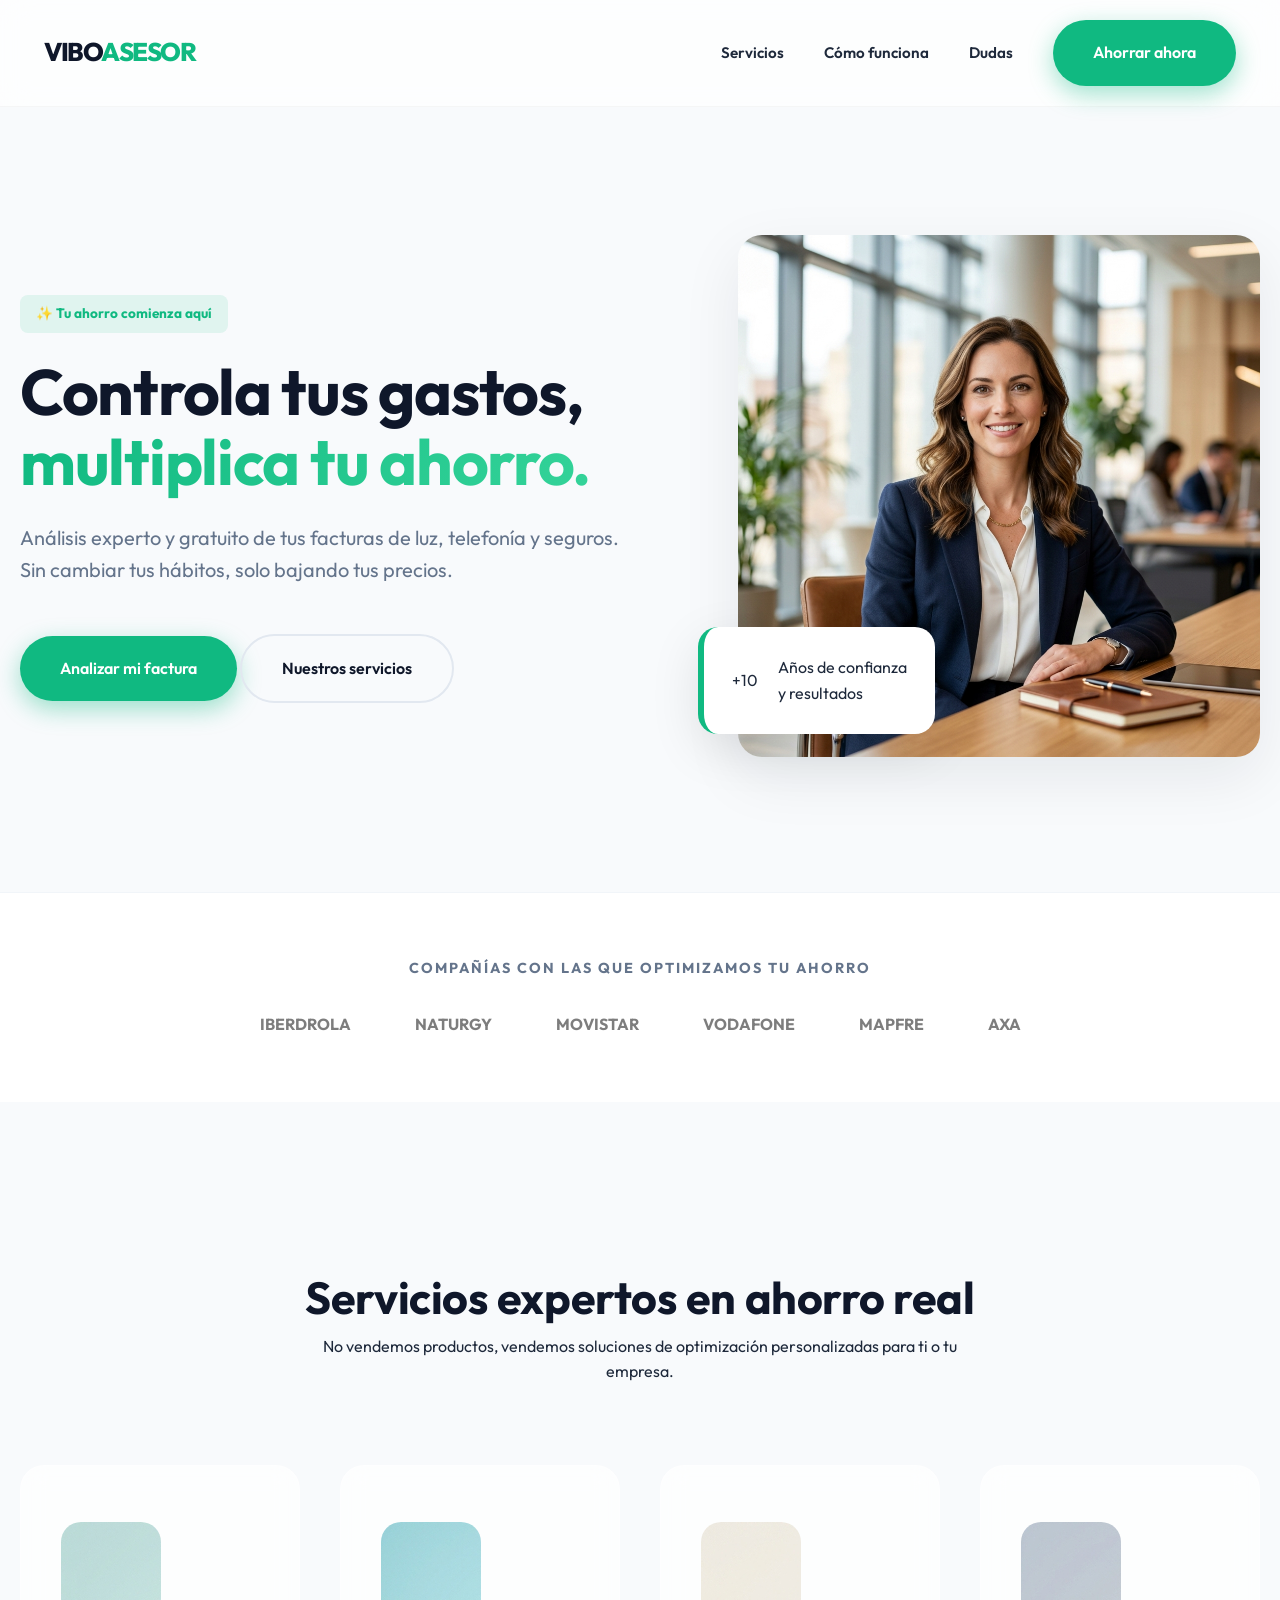
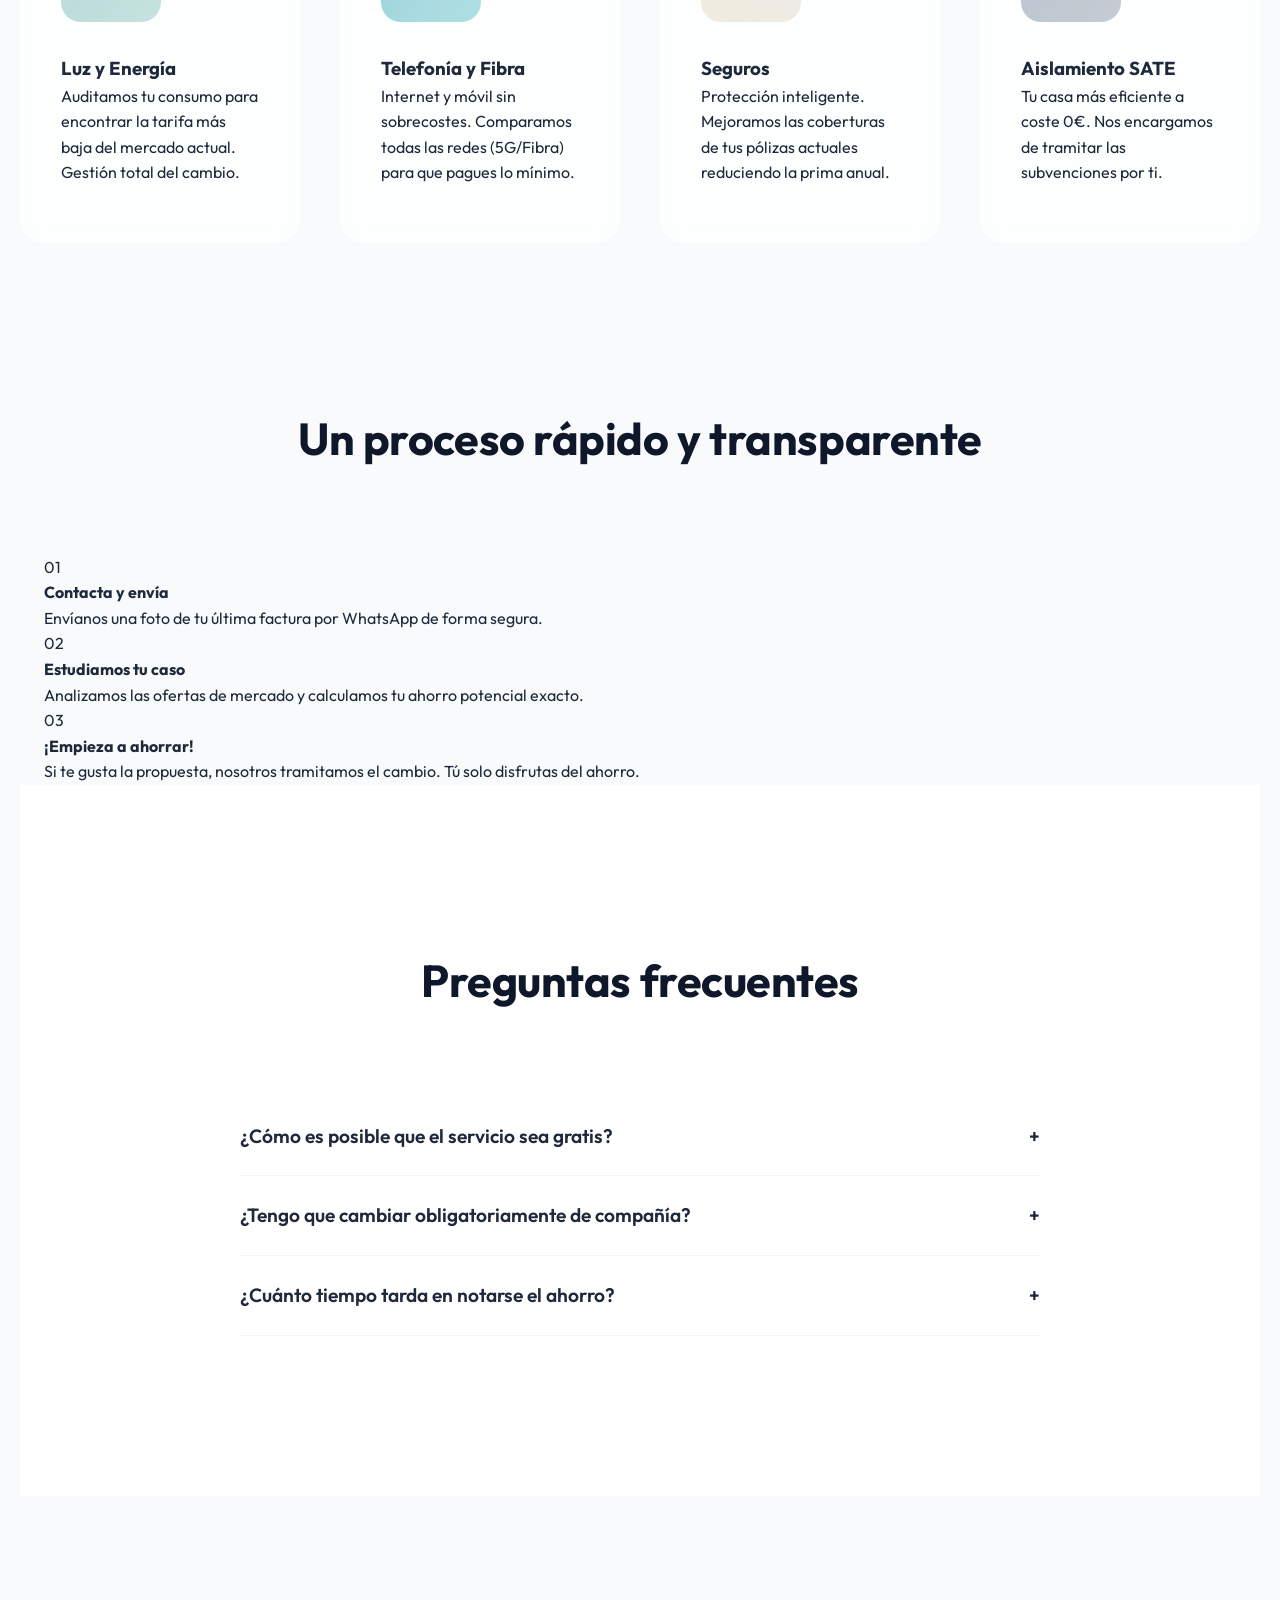
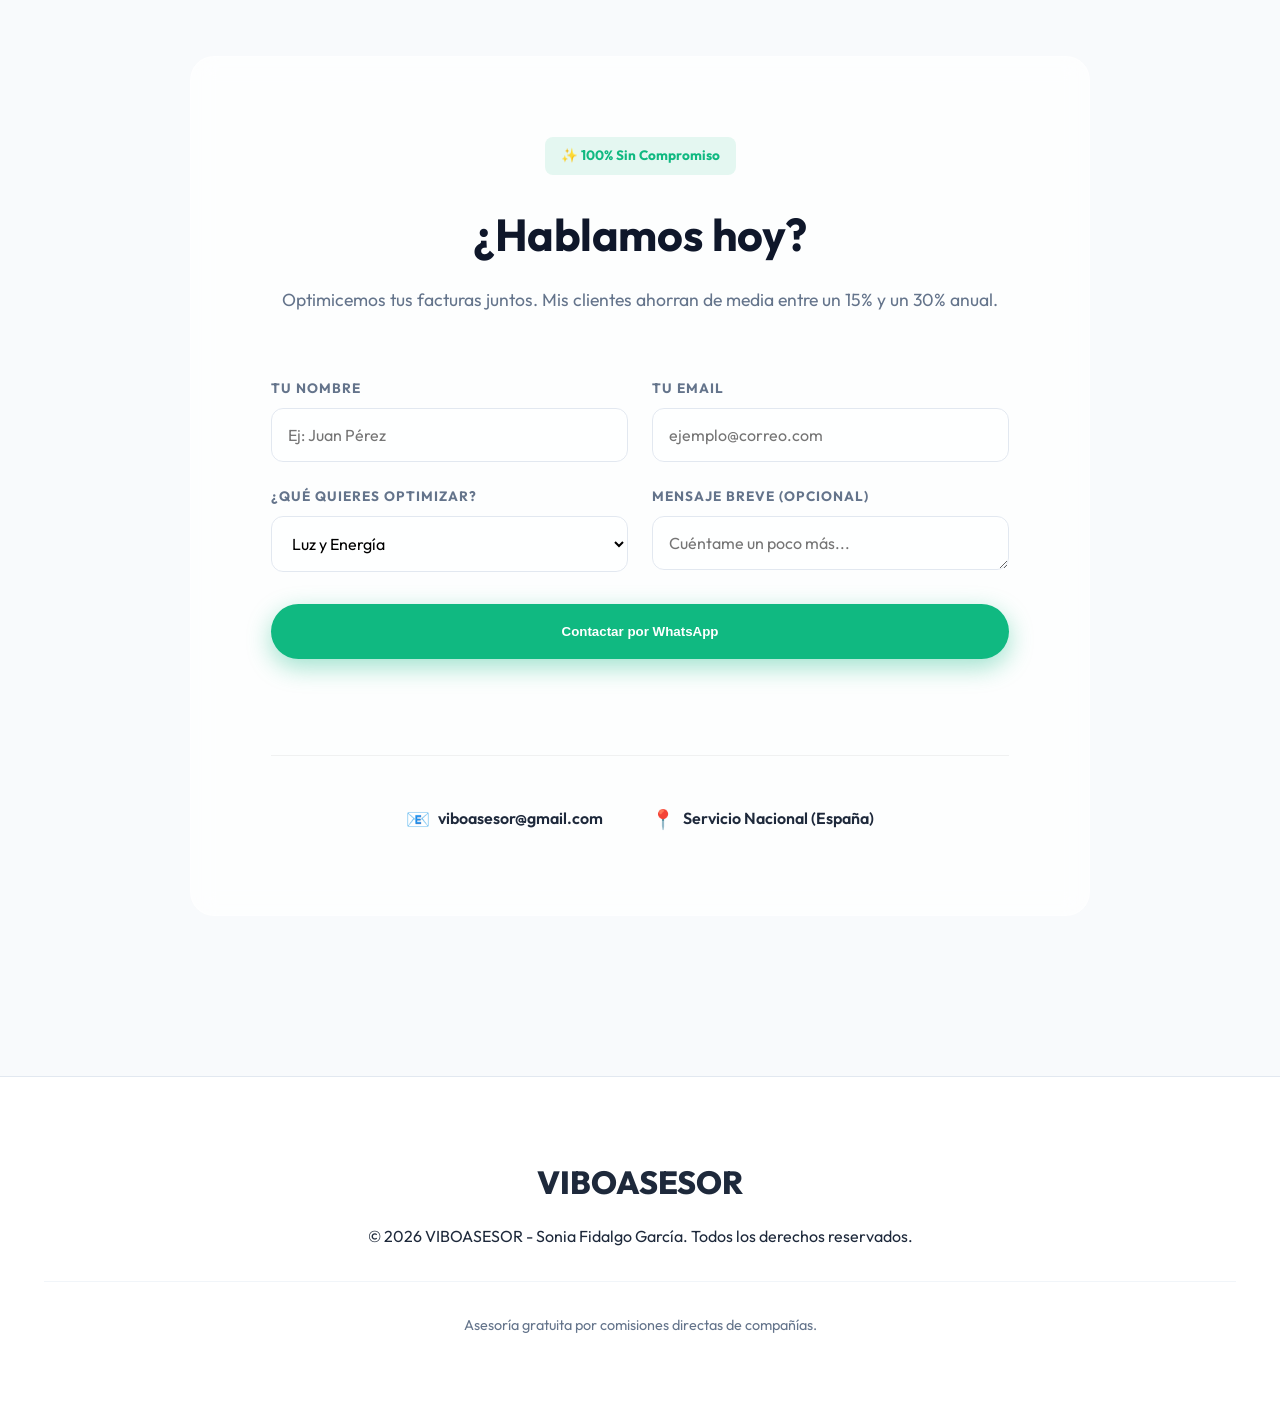
==== commit 2518f0e8: "UI Tweak: Redesigned contact section for better visual consistency and added discovery guide" ====
--- a/index.html
+++ b/index.html
@@ -142,46 +142,44 @@
 
         <section id="contacto" class="contact-section container">
             <div class="contact-card glass-card">
-                <div class="contact-info">
-                    <div class="consultation-badge">100% Sin Compromiso</div>
-                    <h2>¿Hablamos hoy mismo?</h2>
-                    <p>Escríbeme y analicemos tus servicios. Mis clientes ahorran de media entre un 15% y un 30% anual.</p>
-                    <div class="contact-details">
-                        <div class="detail-item">
-                            <span class="dot"></span>
-                            <p><strong>Email:</strong> viboasesor@gmail.com</p>
-                        </div>
-                        <div class="detail-item">
-                            <span class="dot"></span>
-                            <p><strong>Ubicación:</strong> Servicio nacional (Toda España)</p>
-                        </div>
-                    </div>
-                </div>
+                <div class="contact-header">
+                    <div class="consultation-badge">✨ 100% Sin Compromiso</div>
+                    <h2>¿Hablamos hoy?</h2>
+                    <p>Optimicemos tus facturas juntos. Mis clientes ahorran de media entre un 15% y un 30% anual.</p>
+                </div>
+                
                 <form id="contactForm" class="contact-form">
-                    <div class="form-group">
-                        <label for="name">Tu Nombre</label>
-                        <input type="text" id="name" name="name" placeholder="Ej: Juan Pérez" required>
-                    </div>
-                    <div class="form-group">
-                        <label for="email">Tu Email</label>
-                        <input type="email" id="email" name="email" placeholder="ejemplo@correo.com" required>
-                    </div>
-                    <div class="form-group">
-                        <label for="service">¿Qué quieres optimizar?</label>
-                        <select id="service" name="service">
-                            <option value="luz">Luz y Energía</option>
-                            <option value="telefonia">Telefonía / Internet</option>
-                            <option value="seguros">Seguros</option>
-                            <option value="aislamiento">Aislamiento Térmico</option>
-                        </select>
-                    </div>
-                    <div class="form-group">
-                        <label for="message">Mensaje breve (opcional)</label>
-                        <textarea id="message" name="message" rows="3" placeholder="Cuéntame un poco más..."></textarea>
-                    </div>
-                    <button type="submit" class="btn-primary" style="width: 100%;">Contactar por WhatsApp</button>
+                    <div class="form-grid">
+                        <div class="form-group">
+                            <label for="name">Tu Nombre</label>
+                            <input type="text" id="name" name="name" placeholder="Ej: Juan Pérez" required>
+                        </div>
+                        <div class="form-group">
+                            <label for="email">Tu Email</label>
+                            <input type="email" id="email" name="email" placeholder="ejemplo@correo.com" required>
+                        </div>
+                        <div class="form-group">
+                            <label for="service">¿Qué quieres optimizar?</label>
+                            <select id="service" name="service">
+                                <option value="luz">Luz y Energía</option>
+                                <option value="telefonia">Telefonía / Internet</option>
+                                <option value="seguros">Seguros</option>
+                                <option value="aislamiento">Aislamiento Térmico</option>
+                            </select>
+                        </div>
+                        <div class="form-group">
+                            <label for="message">Mensaje breve (opcional)</label>
+                            <textarea id="message" name="message" rows="1" placeholder="Cuéntame un poco más..."></textarea>
+                        </div>
+                    </div>
+                    <button type="submit" class="btn-primary">Contactar por WhatsApp</button>
                     <p class="form-status" id="formStatus"></p>
                 </form>
+
+                <div class="contact-footer">
+                    <p><span>📧</span> viboasesor@gmail.com</p>
+                    <p><span>📍</span> Servicio Nacional (España)</p>
+                </div>
             </div>
         </section>
     </main>
--- a/style.css
+++ b/style.css
@@ -354,17 +354,144 @@
     margin-bottom: 1.5rem;
 }
 
+/* Contact Section */
+.contact-section {
+    padding: 10rem 0;
+}
+
+.contact-card {
+    max-width: 900px;
+    margin: 0 auto;
+    padding: 5rem;
+    text-align: center;
+}
+
+.contact-header {
+    margin-bottom: 4rem;
+}
+
+.contact-header h2 {
+    margin-bottom: 1rem;
+}
+
+.contact-header p {
+    color: var(--text-muted);
+    font-size: 1.1rem;
+}
+
+.contact-form {
+    display: flex;
+    flex-direction: column;
+    gap: 2rem;
+}
+
+.form-grid {
+    display: grid;
+    grid-template-columns: 1fr 1fr;
+    gap: 1.5rem;
+    text-align: left;
+}
+
+.form-group {
+    display: flex;
+    flex-direction: column;
+    gap: 0.5rem;
+}
+
+.form-group label {
+    font-weight: 700;
+    font-size: 0.85rem;
+    text-transform: uppercase;
+    letter-spacing: 1px;
+    color: var(--text-muted);
+}
+
+.form-group input, 
+.form-group select, 
+.form-group textarea {
+    background: rgba(255, 255, 255, 0.5);
+    border: 1px solid #E2E8F0;
+    padding: 1rem;
+    border-radius: 12px;
+    font-family: inherit;
+    font-size: 1rem;
+    transition: all 0.3s ease;
+}
+
+.form-group input:focus, 
+.form-group select:focus, 
+.form-group textarea:focus {
+    outline: none;
+    background: var(--white);
+    border-color: var(--accent);
+    box-shadow: 0 0 0 4px var(--accent-glow);
+}
+
+.form-group textarea {
+    grid-column: span 2;
+    resize: vertical;
+}
+
+.contact-footer {
+    margin-top: 4rem;
+    padding-top: 3rem;
+    border-top: 1px solid rgba(0, 0, 0, 0.05);
+    display: flex;
+    justify-content: center;
+    gap: 3rem;
+}
+
+.contact-footer p {
+    font-weight: 600;
+    color: var(--text-main);
+    display: flex;
+    align-items: center;
+    gap: 0.5rem;
+}
+
+.contact-footer span {
+    font-size: 1.2rem;
+}
+
+.form-status {
+    font-weight: 600;
+}
+
 /* Footer & Repsonsive */
+footer {
+    background-color: var(--white);
+    padding: 5rem 0;
+    border-top: 1px solid #E2E8F0;
+    text-align: center;
+}
+
+.footer-logo {
+    font-size: 2rem;
+    font-weight: 800;
+    margin-bottom: 1rem;
+}
+
+.footer-bottom {
+    margin-top: 2rem;
+    padding-top: 2rem;
+    border-top: 1px solid #F1F5F9;
+    color: var(--text-muted);
+    font-size: 0.9rem;
+}
+
 @media (max-width: 1024px) {
     .hero { grid-template-columns: 1fr; text-align: center; gap: 3rem; }
     .hero-content p { margin: 0 auto 3rem; }
     .hero-btns { justify-content: center; }
     .hero-image { max-width: 600px; margin: 0 auto; }
     .experience-badge { left: 50%; transform: translateX(-50%); bottom: -20px; animation: none; }
+    .contact-card { padding: 4rem 2rem; }
 }
 
 @media (max-width: 768px) {
     .nav-links { display: none; }
-    .contact-card { grid-template-columns: 1fr; }
+    .form-grid { grid-template-columns: 1fr; }
+    .form-group textarea { grid-column: span 1; }
+    .contact-footer { flex-direction: column; gap: 1rem; align-items: center; }
     .whatsapp-float { bottom: 20px; right: 20px; width: 50px; height: 50px; }
 }
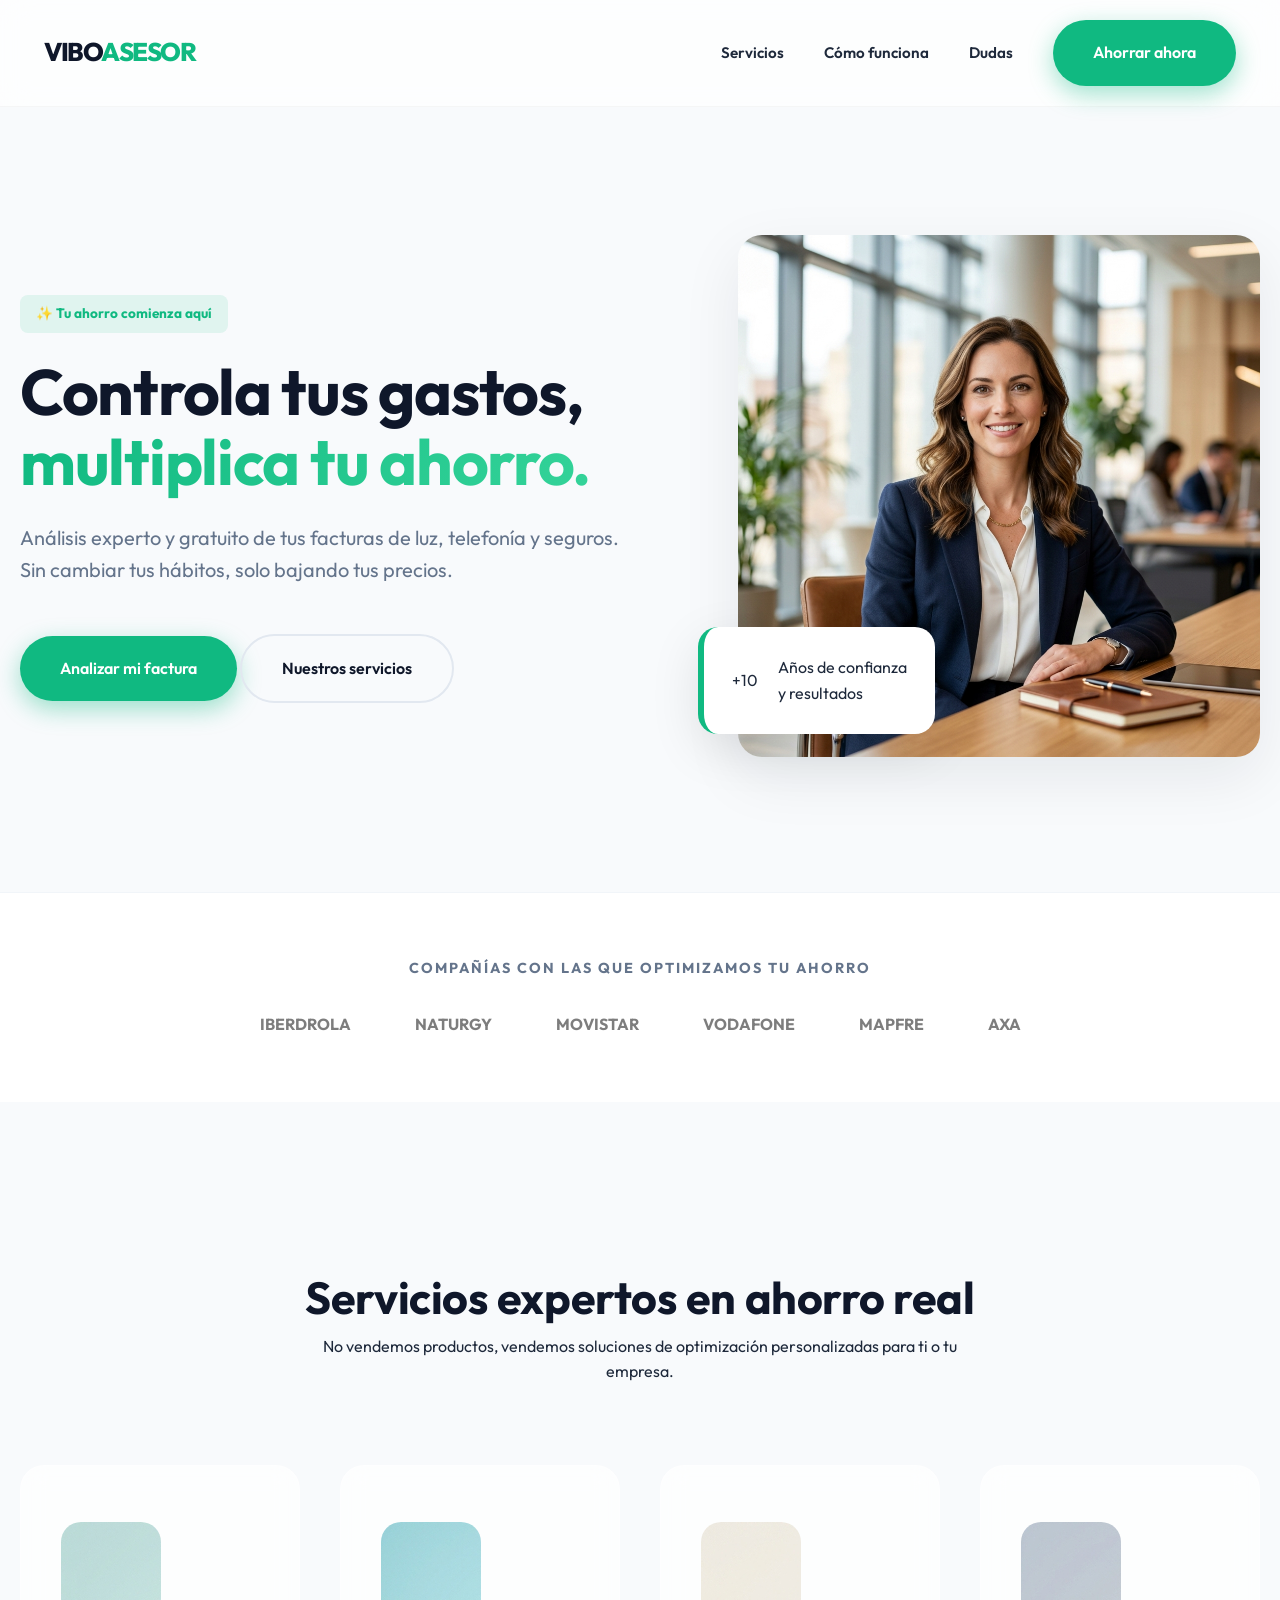
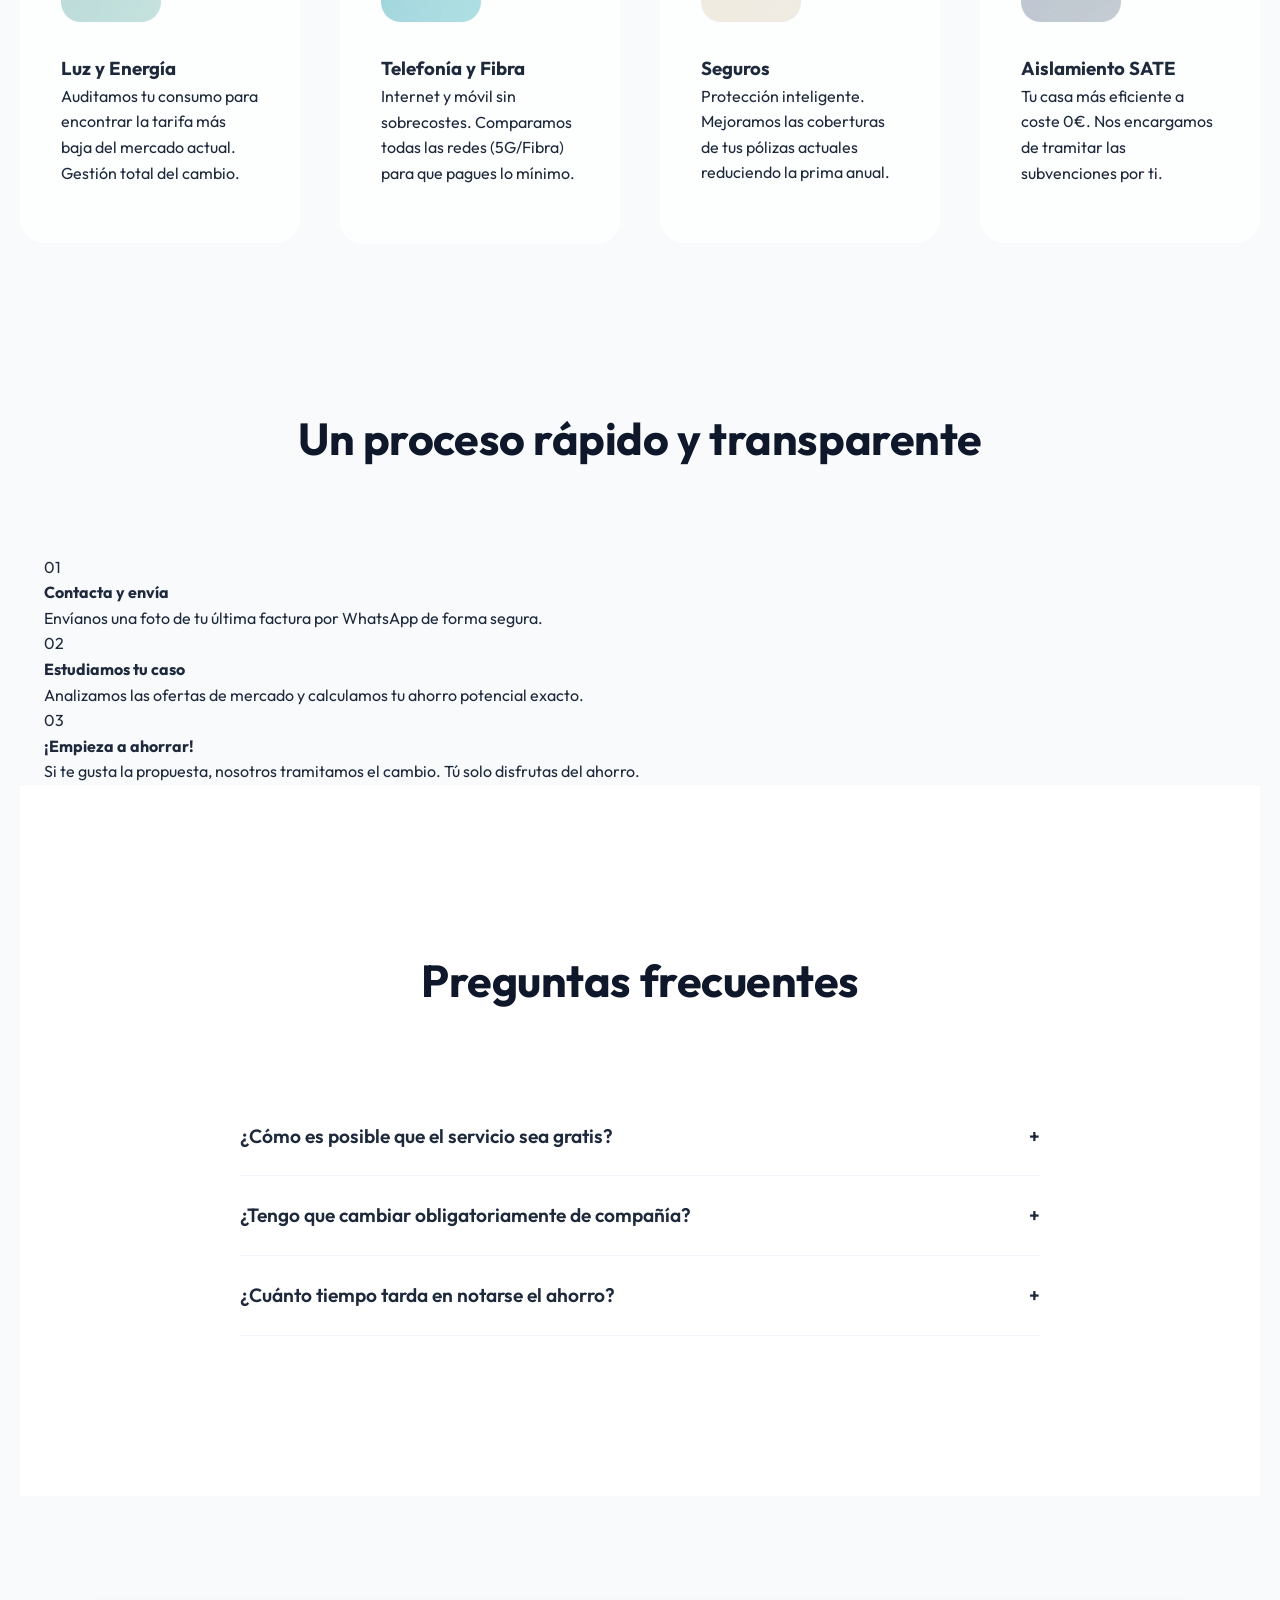
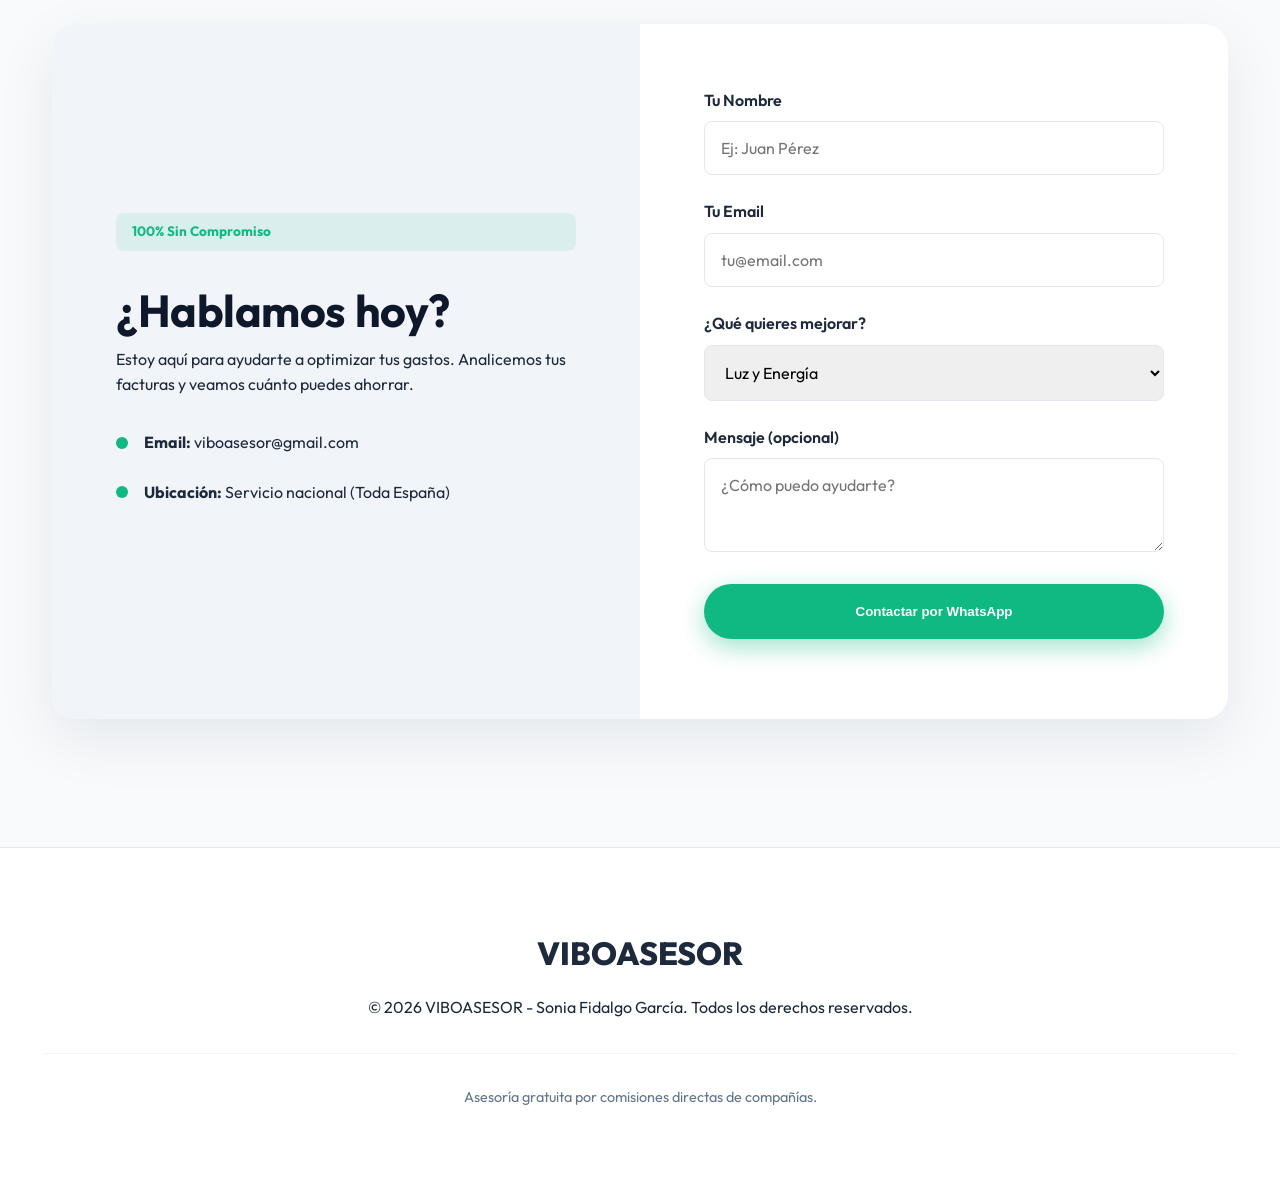
==== commit 6d0d9521: "Revert: Contact section back to original two-column layout" ====
--- a/index.html
+++ b/index.html
@@ -141,45 +141,47 @@
         </section>
 
         <section id="contacto" class="contact-section container">
-            <div class="contact-card glass-card">
-                <div class="contact-header">
-                    <div class="consultation-badge">✨ 100% Sin Compromiso</div>
+            <div class="contact-card">
+                <div class="contact-info">
+                    <div class="consultation-badge">100% Sin Compromiso</div>
                     <h2>¿Hablamos hoy?</h2>
-                    <p>Optimicemos tus facturas juntos. Mis clientes ahorran de media entre un 15% y un 30% anual.</p>
-                </div>
-                
+                    <p>Estoy aquí para ayudarte a optimizar tus gastos. Analicemos tus facturas y veamos cuánto puedes ahorrar.</p>
+                    <div class="contact-details">
+                        <div class="detail-item">
+                            <span class="dot"></span>
+                            <p><strong>Email:</strong> viboasesor@gmail.com</p>
+                        </div>
+                        <div class="detail-item">
+                            <span class="dot"></span>
+                            <p><strong>Ubicación:</strong> Servicio nacional (Toda España)</p>
+                        </div>
+                    </div>
+                </div>
                 <form id="contactForm" class="contact-form">
-                    <div class="form-grid">
-                        <div class="form-group">
-                            <label for="name">Tu Nombre</label>
-                            <input type="text" id="name" name="name" placeholder="Ej: Juan Pérez" required>
-                        </div>
-                        <div class="form-group">
-                            <label for="email">Tu Email</label>
-                            <input type="email" id="email" name="email" placeholder="ejemplo@correo.com" required>
-                        </div>
-                        <div class="form-group">
-                            <label for="service">¿Qué quieres optimizar?</label>
-                            <select id="service" name="service">
-                                <option value="luz">Luz y Energía</option>
-                                <option value="telefonia">Telefonía / Internet</option>
-                                <option value="seguros">Seguros</option>
-                                <option value="aislamiento">Aislamiento Térmico</option>
-                            </select>
-                        </div>
-                        <div class="form-group">
-                            <label for="message">Mensaje breve (opcional)</label>
-                            <textarea id="message" name="message" rows="1" placeholder="Cuéntame un poco más..."></textarea>
-                        </div>
-                    </div>
-                    <button type="submit" class="btn-primary">Contactar por WhatsApp</button>
+                    <div class="form-group">
+                        <label for="name">Tu Nombre</label>
+                        <input type="text" id="name" name="name" placeholder="Ej: Juan Pérez" required>
+                    </div>
+                    <div class="form-group">
+                        <label for="email">Tu Email</label>
+                        <input type="email" id="email" name="email" placeholder="tu@email.com" required>
+                    </div>
+                    <div class="form-group">
+                        <label for="service">¿Qué quieres mejorar?</label>
+                        <select id="service" name="service">
+                            <option value="luz">Luz y Energía</option>
+                            <option value="telefonia">Telefonía / Internet</option>
+                            <option value="seguros">Seguros</option>
+                            <option value="aislamiento">Aislamiento Térmico</option>
+                        </select>
+                    </div>
+                    <div class="form-group">
+                        <label for="message">Mensaje (opcional)</label>
+                        <textarea id="message" name="message" rows="3" placeholder="¿Cómo puedo ayudarte?"></textarea>
+                    </div>
+                    <button type="submit" class="btn-primary" style="width: 100%;">Contactar por WhatsApp</button>
                     <p class="form-status" id="formStatus"></p>
                 </form>
-
-                <div class="contact-footer">
-                    <p><span>📧</span> viboasesor@gmail.com</p>
-                    <p><span>📍</span> Servicio Nacional (España)</p>
-                </div>
             </div>
         </section>
     </main>
--- a/style.css
+++ b/style.css
@@ -356,104 +356,79 @@
 
 /* Contact Section */
 .contact-section {
-    padding: 10rem 0;
+    padding: 8rem 2rem;
 }
 
 .contact-card {
-    max-width: 900px;
-    margin: 0 auto;
-    padding: 5rem;
-    text-align: center;
-}
-
-.contact-header {
-    margin-bottom: 4rem;
-}
-
-.contact-header h2 {
-    margin-bottom: 1rem;
-}
-
-.contact-header p {
-    color: var(--text-muted);
-    font-size: 1.1rem;
-}
-
-.contact-form {
-    display: flex;
-    flex-direction: column;
-    gap: 2rem;
-}
-
-.form-grid {
+    background: var(--white);
+    border-radius: var(--border-radius);
     display: grid;
     grid-template-columns: 1fr 1fr;
-    gap: 1.5rem;
-    text-align: left;
+    overflow: hidden;
+    box-shadow: var(--shadow-premium);
+}
+
+.contact-info {
+    background-color: #F1F5F9;
+    padding: 4rem;
+    display: flex;
+    flex-direction: column;
+    justify-content: center;
+}
+
+.contact-details {
+    margin-top: 2rem;
+}
+
+.detail-item {
+    display: flex;
+    align-items: center;
+    gap: 1rem;
+    margin-bottom: 1.5rem;
+}
+
+.dot {
+    width: 12px;
+    height: 12px;
+    background-color: var(--accent);
+    border-radius: 50%;
+}
+
+.contact-form {
+    padding: 4rem;
 }
 
 .form-group {
-    display: flex;
-    flex-direction: column;
-    gap: 0.5rem;
+    margin-bottom: 1.5rem;
 }
 
 .form-group label {
-    font-weight: 700;
-    font-size: 0.85rem;
-    text-transform: uppercase;
-    letter-spacing: 1px;
-    color: var(--text-muted);
+    display: block;
+    margin-bottom: 0.5rem;
+    font-weight: 600;
 }
 
 .form-group input, 
 .form-group select, 
 .form-group textarea {
-    background: rgba(255, 255, 255, 0.5);
+    width: 100%;
+    padding: 1rem;
     border: 1px solid #E2E8F0;
-    padding: 1rem;
-    border-radius: 12px;
+    border-radius: 8px;
     font-family: inherit;
     font-size: 1rem;
-    transition: all 0.3s ease;
+    transition: border-color 0.3s;
 }
 
 .form-group input:focus, 
 .form-group select:focus, 
 .form-group textarea:focus {
     outline: none;
-    background: var(--white);
     border-color: var(--accent);
-    box-shadow: 0 0 0 4px var(--accent-glow);
-}
-
-.form-group textarea {
-    grid-column: span 2;
-    resize: vertical;
-}
-
-.contact-footer {
-    margin-top: 4rem;
-    padding-top: 3rem;
-    border-top: 1px solid rgba(0, 0, 0, 0.05);
-    display: flex;
-    justify-content: center;
-    gap: 3rem;
-}
-
-.contact-footer p {
-    font-weight: 600;
-    color: var(--text-main);
-    display: flex;
-    align-items: center;
-    gap: 0.5rem;
-}
-
-.contact-footer span {
-    font-size: 1.2rem;
 }
 
 .form-status {
+    margin-top: 1rem;
     font-weight: 600;
 }
 
